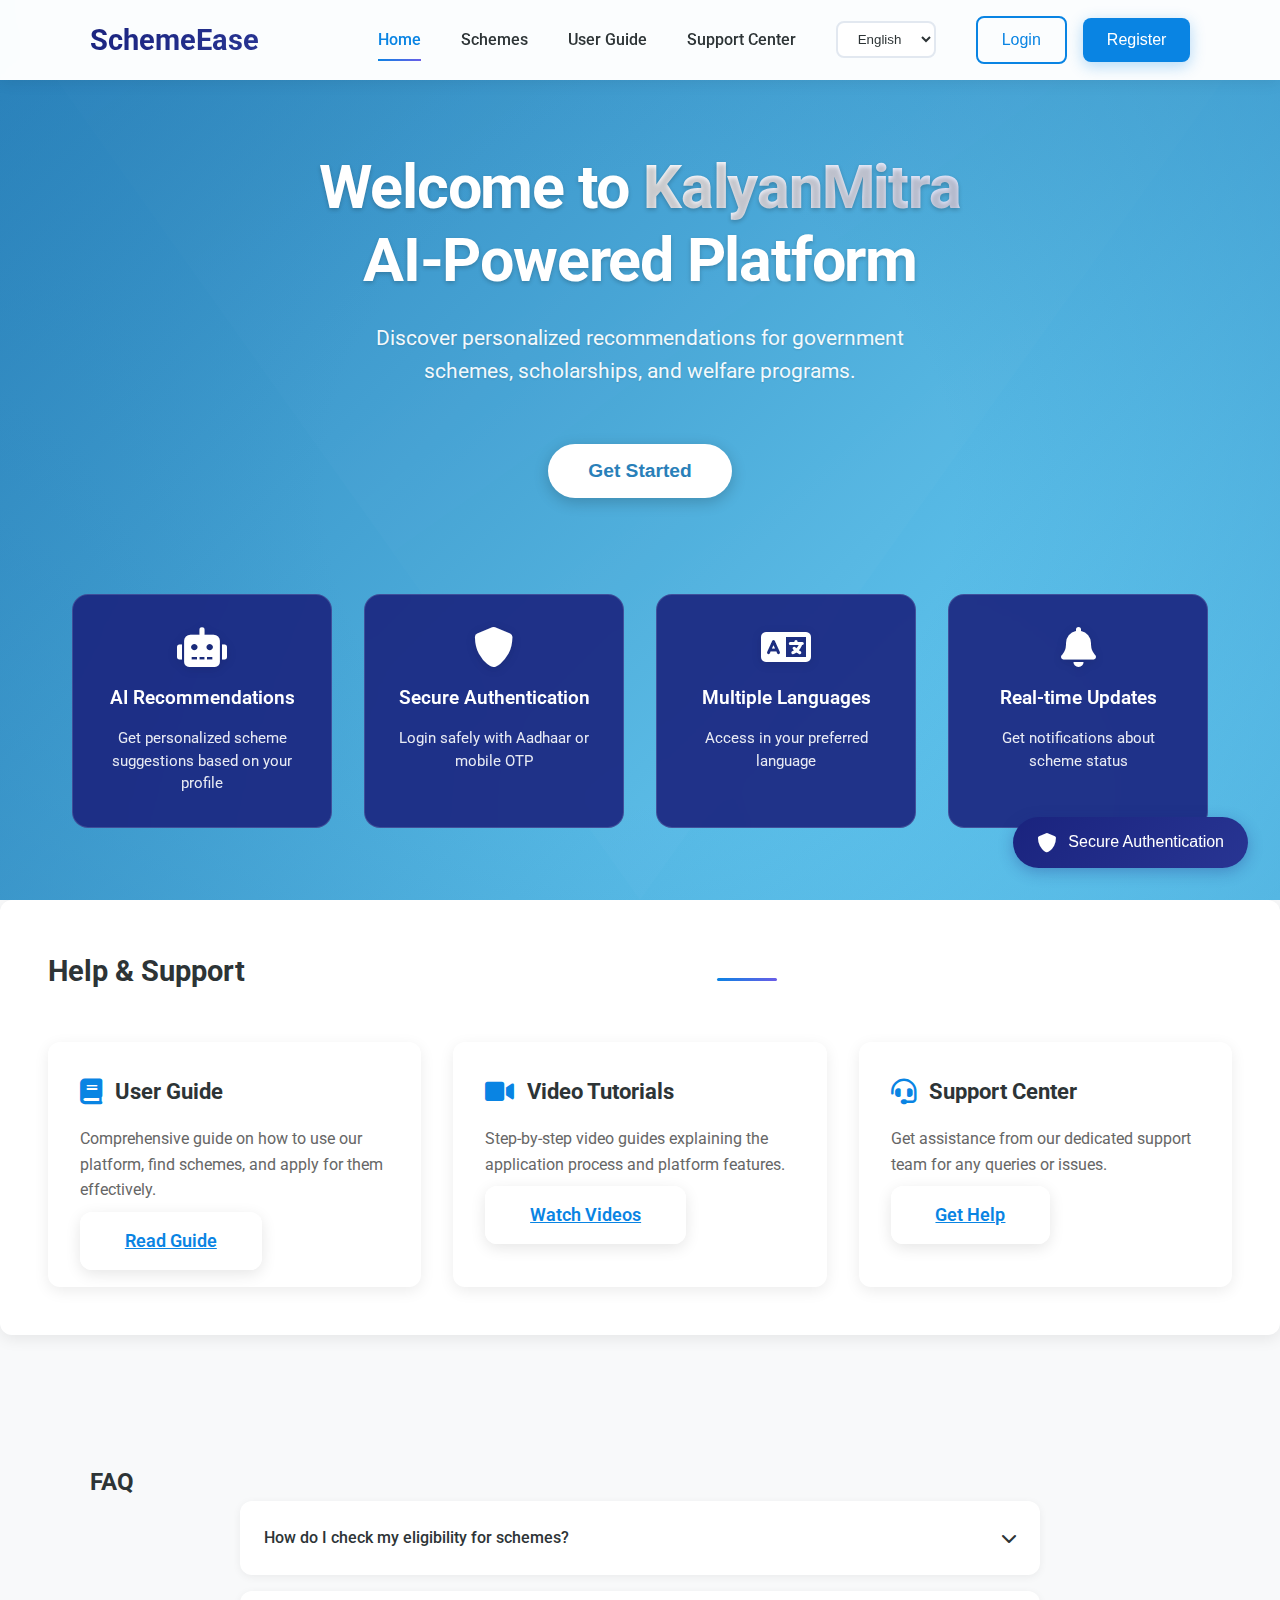
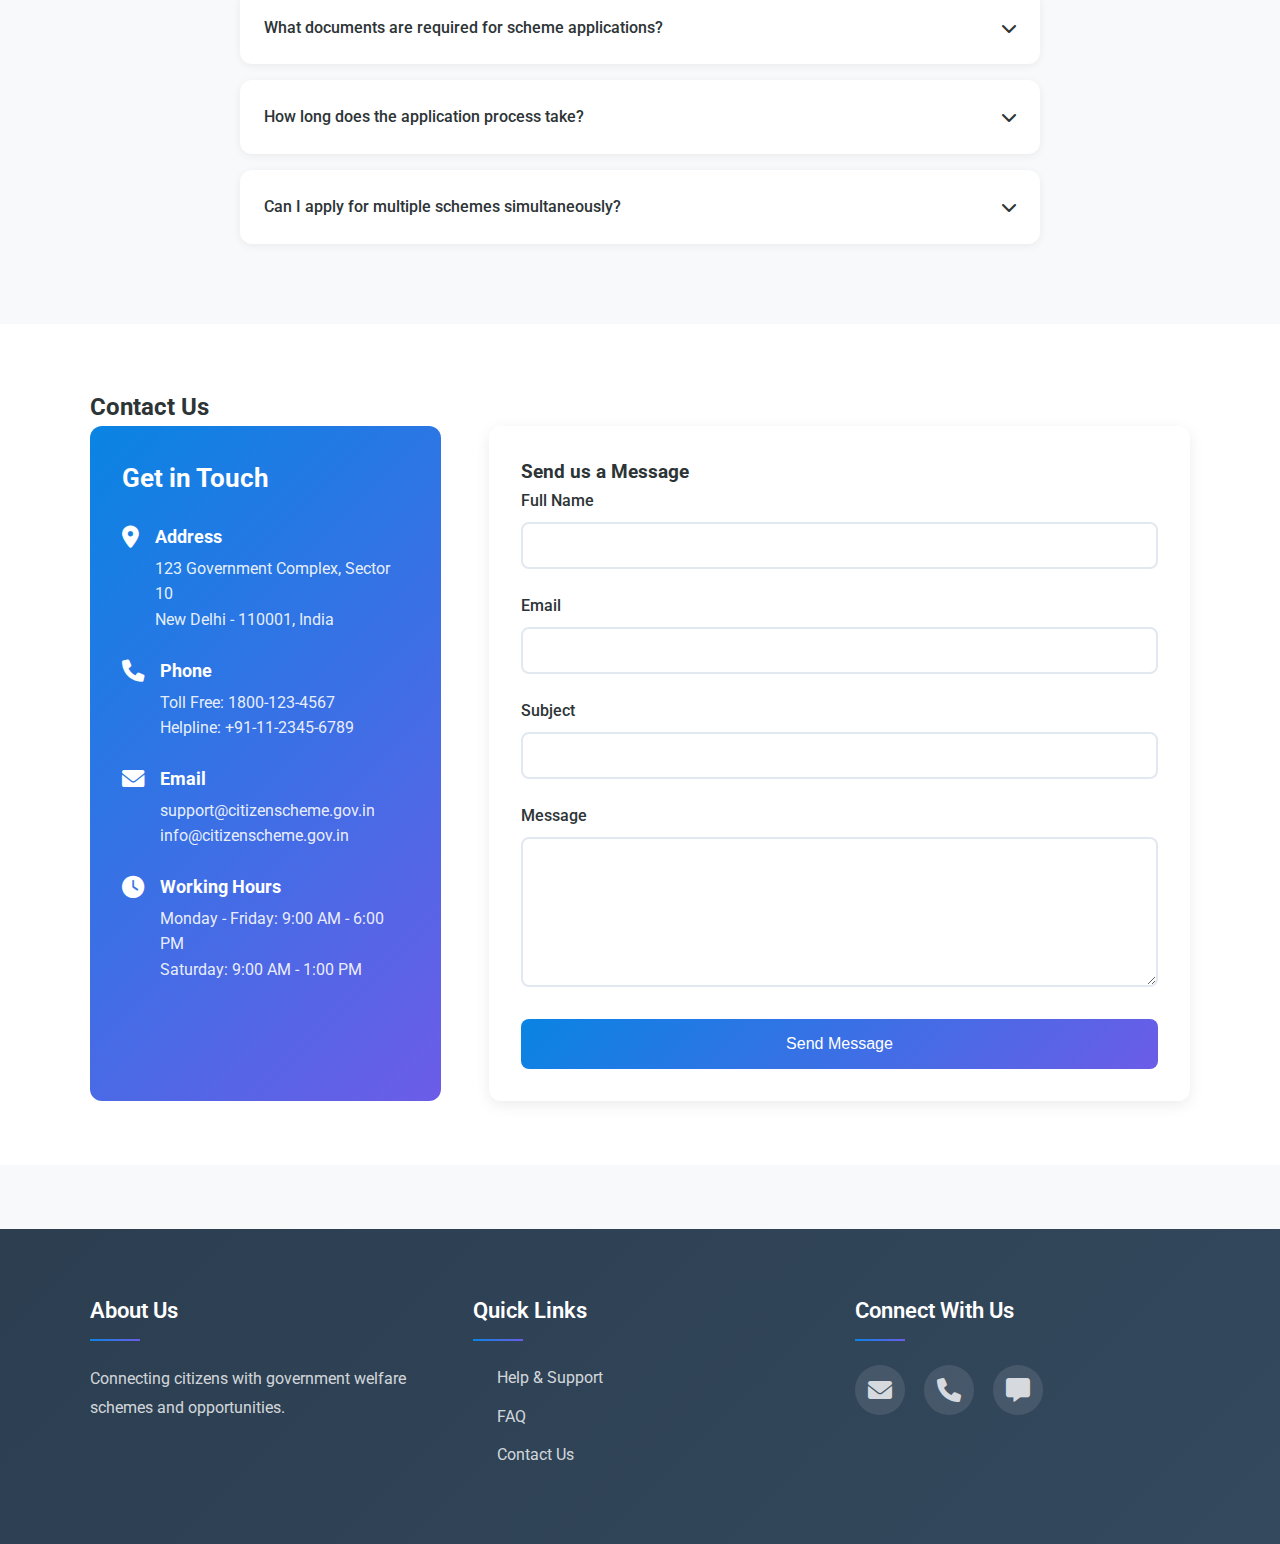
==== IDT/index.html @ acec3636 "Add files via upload" ====
<!DOCTYPE html>
<html lang="en">
<head>
    <meta charset="UTF-8">
    <meta name="viewport" content="width=device-width, initial-scale=1.0">
    <title>SchemeEase AI-Powered Platform</title>
    <link rel="stylesheet" href="styles.css">
    <link href="https://fonts.googleapis.com/css2?family=Roboto:wght@300;400;500;700&display=swap" rel="stylesheet">
    <link rel="stylesheet" href="https://cdnjs.cloudflare.com/ajax/libs/font-awesome/6.0.0/css/all.min.css">
</head>
<body>
    <!-- Header Section -->
    <header>
        <nav class="navbar">
            <div class="logo">
                <h1>SchemeEase</h1>
            </div>
            <div class="nav-links">
                <a href="#home" class="active" data-translate="home">Home</a>
                <a href="#schemes" onclick="toggleSchemes(event)" data-translate="schemes">Schemes</a>
                <a href="user-guide.html" data-translate="userGuide">User Guide</a>
                <a href="support-center.html" data-translate="supportCenter">Support Center</a>
                <a href="#profile" id="profile-link" class="hidden" data-translate="myProfile">My Profile</a>
                <a href="#notifications" class="hidden" data-translate="notifications">Notifications</a>
                <select id="language-selector">
                    <option value="en">English</option>
                    <option value="hi">हिंदी</option>
                    <option value="gu">ગુજરાતી</option>
                    <option value="te">తెలుగు</option>
                    <option value="ta">தமிழ்</option>
                </select>
                <div class="auth-buttons" id="auth-buttons">
                    <button onclick="showLoginModal()" class="login-btn" data-translate="login">Login</button>
                    <button onclick="showRegisterModal()" class="register-btn" data-translate="register">Register</button>
                </div>
                <div class="user-profile hidden" id="user-profile">
                    <img src="https://via.placeholder.com/32" alt="Profile" class="profile-pic">
                    <div class="dropdown-content">
                        <a href="#profile" data-translate="myProfile">My Profile</a>
                        <a href="#saved-schemes" data-translate="savedSchemes">Saved Schemes</a>
                        <a href="#applications" data-translate="myApplications">My Applications</a>
                        <a href="#settings" data-translate="settings">Settings</a>
                        <a href="#" onclick="logout()" data-translate="logout">Logout</a>
                    </div>
                </div>
            </div>
        </nav>
    </header>

    <!-- Login Modal -->
    <div id="login-modal" class="modal">
        <div class="modal-content auth-modal">
            <span class="close-button" onclick="closeModal('login-modal')">&times;</span>
            <h2>Login</h2>
            <form id="login-form" class="auth-form">
                <div class="form-group">
                    <label for="login-email">Email</label>
                    <input type="email" id="login-email" required>
                </div>
                <div class="form-group">
                    <label for="login-password">Password</label>
                    <input type="password" id="login-password" required>
                    <a href="#" class="forgot-password">Forgot Password?</a>
                </div>
                <button type="submit" class="submit-button">Login</button>
                <div class="auth-separator">
                    <span>OR</span>
                </div>
                <div class="social-login">
                    <button type="button" class="google-btn">
                        <i class="fab fa-google"></i> Continue with Google
                    </button>
                    <button type="button" class="facebook-btn">
                        <i class="fab fa-facebook-f"></i> Continue with Facebook
                    </button>
                </div>
            </form>
            <p class="auth-switch">
                Don't have an account? <a href="#" onclick="switchToRegister()">Register</a>
            </p>
        </div>
    </div>

    <!-- Secure Authentication Section -->
    <section id="secure-auth" class="secure-auth-section">
        <div class="container">
            <h2>Secure Authentication</h2>
            <p class="section-description">Choose your preferred secure authentication method</p>
            
            <div class="auth-methods">
                <div class="auth-method-card" onclick="selectAuthMethod('aadhaar')">
                    <i class="fas fa-id-card"></i>
                    <h3>Aadhaar Authentication</h3>
                    <p>Login securely using your Aadhaar number and biometric/OTP</p>
                    <div id="aadhaar-form" class="auth-method-form hidden">
                        <div class="form-group">
                            <label for="aadhaar-number">Aadhaar Number</label>
                            <input type="text" id="aadhaar-number" pattern="\d{12}" maxlength="12" placeholder="Enter 12-digit Aadhaar number">
                        </div>
                        <div class="verification-options">
                            <button type="button" class="verify-btn biometric">
                                <i class="fas fa-fingerprint"></i>
                                Verify with Biometric
                            </button>
                            <button type="button" class="verify-btn otp">
                                <i class="fas fa-key"></i>
                                Verify with OTP
                            </button>
                        </div>
                    </div>
                </div>
                
                <div class="auth-method-card" onclick="selectAuthMethod('mobile')">
                    <i class="fas fa-mobile-alt"></i>
                    <h3>Mobile OTP</h3>
                    <p>Login using OTP sent to your registered mobile number</p>
                    <div id="mobile-form" class="auth-method-form hidden">
                        <div class="form-group">
                            <label for="mobile-number">Mobile Number</label>
                            <div class="mobile-input">
                                <span class="country-code">+91</span>
                                <input type="tel" id="mobile-number" pattern="\d{10}" maxlength="10" placeholder="Enter mobile number">
                            </div>
                        </div>
                        <button type="button" class="submit-button send-otp">Send OTP</button>
                        <div class="otp-input-group hidden">
                            <label>Enter OTP</label>
                            <div class="otp-inputs">
                                <input type="text" maxlength="1" class="otp-input">
                                <input type="text" maxlength="1" class="otp-input">
                                <input type="text" maxlength="1" class="otp-input">
                                <input type="text" maxlength="1" class="otp-input">
                                <input type="text" maxlength="1" class="otp-input">
                                <input type="text" maxlength="1" class="otp-input">
                            </div>
                            <div class="otp-actions">
                                <button type="submit" class="submit-button verify-otp">Verify OTP</button>
                                <button type="button" class="resend-otp">Resend OTP</button>
                            </div>
                        </div>
                    </div>
                </div>
            </div>
        </div>
    </section>

    <!-- Registration Modal -->
    <div id="register-modal" class="modal">
        <div class="modal-content auth-modal">
            <span class="close-button" onclick="closeModal('register-modal')">&times;</span>
            <h2>Create Account</h2>
            <form id="register-form" class="auth-form">
                <div class="form-group">
                    <label for="register-name">Full Name</label>
                    <input type="text" id="register-name" required>
                </div>
                <div class="form-group">
                    <label for="register-email">Email</label>
                    <input type="email" id="register-email" required>
                </div>
                <div class="form-group">
                    <label for="register-password">Password</label>
                    <input type="password" id="register-password" required>
                    <div class="password-strength"></div>
                </div>
                <div class="form-group">
                    <label for="register-confirm-password">Confirm Password</label>
                    <input type="password" id="register-confirm-password" required>
                </div>
                <div class="form-group">
                    <label class="checkbox-label">
                        <input type="checkbox" required>
                        I agree to the <a href="#">Terms & Conditions</a> and <a href="#">Privacy Policy</a>
                    </label>
                </div>
                <button type="submit" class="submit-button">Create Account</button>
                <div class="auth-separator">
                    <span>OR</span>
                </div>
                <div class="social-login">
                    <button type="button" class="google-btn">
                        <i class="fab fa-google"></i> Continue with Google
                    </button>
                    <button type="button" class="facebook-btn">
                        <i class="fab fa-facebook-f"></i> Continue with Facebook
                    </button>
                </div>
                <p class="auth-switch">
                    Already have an account? <a href="#" onclick="switchToLogin()">Login</a>
                </p>
            </form>
        </div>
    </div>

    <!-- Hero Section -->
    <section class="hero" id="home">
        <div class="floating-elements">
            <div class="floating-element"></div>
            <div class="floating-element"></div>
            <div class="floating-element"></div>
            <div class="floating-element"></div>
            <div class="floating-element"></div>
            <div class="floating-element"></div>
            <div class="floating-element"></div>
            <div class="floating-element"></div>
        </div>
        <div class="hero-content">
            <div class="hero-text-wrapper">
                <h1 class="hero-title">Welcome to <span class="highlight">KalyanMitra</span><br>AI-Powered Platform</h1>
                <p class="hero-subtitle" data-translate="discover">Discover personalized recommendations for government schemes, scholarships, and welfare programs.</p>
                <button class="cta-button" onclick="showRegistration()" data-translate="getStarted">
                    <span>Get Started</span>
                </button>
            </div>
            <div class="hero-features">
                <div class="feature-item">
                    <i class="fas fa-robot"></i>
                    <h3>AI Recommendations</h3>
                    <p>Get personalized scheme suggestions based on your profile</p>
                </div>
                <div class="feature-item">
                    <i class="fas fa-shield-alt"></i>
                    <h3>Secure Authentication</h3>
                    <p>Login safely with Aadhaar or mobile OTP</p>
                </div>
                <div class="feature-item">
                    <i class="fas fa-language"></i>
                    <h3>Multiple Languages</h3>
                    <p>Access in your preferred language</p>
                </div>
                <div class="feature-item">
                    <i class="fas fa-bell"></i>
                    <h3>Real-time Updates</h3>
                    <p>Get notifications about scheme status</p>
                </div>
            </div>
        </div>
    </section>

    <!-- Registration Form -->
    <div id="registration-modal" class="modal">
        <div class="modal-content">
            <span class="close-button" onclick="closeModal('registration-modal')">&times;</span>
            <h2 data-translate="personalDetails">Personal Details</h2>
            <form id="user-details-form">
                <div class="form-group">
                    <label for="name" data-translate="fullName">Full Name</label>
                    <input type="text" id="name" required>
                </div>
                <div class="form-group">
                    <label for="age" data-translate="age">Age</label>
                    <input type="number" id="age" required>
                </div>
                <div class="form-group">
                    <label for="occupation" data-translate="occupation">Occupation</label>
                    <select id="occupation" required>
                        <option value="" data-translate="selectOccupation">Select Occupation</option>
                        <option value="student" data-translate="student">Student</option>
                        <option value="farmer" data-translate="farmer">Farmer</option>
                        <option value="employed" data-translate="employed">Employed</option>
                        <option value="unemployed" data-translate="unemployed">Unemployed</option>
                        <option value="senior" data-translate="seniorCitizen">Senior Citizen</option>
                    </select>
                </div>
                <div class="form-group">
                    <label for="income" data-translate="annualIncome">Annual Income</label>
                    <input type="number" id="income" required>
                </div>
                <div class="form-group">
                    <label for="region" data-translate="region">Region</label>
                    <select id="region" required>
                        <option value="" data-translate="selectRegion">Select Region</option>
                        <option value="urban" data-translate="urban">Urban</option>
                        <option value="rural" data-translate="rural">Rural</option>
                    </select>
                </div>
                <button type="submit" class="submit-button" data-translate="findSchemeButton">Find Schemes</button>
            </form>
        </div>
    </div>

    <!-- Schemes Dashboard -->
    <section id="schemes-dashboard" class="dashboard hidden">
        <div class="filters">
            <h3 data-translate="filterSchemes">Filter Schemes</h3>
            <div class="filter-options">
                <select id="category-filter">
                    <option value="all" data-translate="allCategories">All Categories</option>
                    <option value="education" data-translate="education">Education</option>
                    <option value="agriculture" data-translate="agriculture">Agriculture</option>
                    <option value="healthcare" data-translate="healthcare">Healthcare</option>
                    <option value="employment" data-translate="employment">Employment</option>
                    <option value="housing" data-translate="housing">Housing</option>
                    <option value="finance" data-translate="finance">Finance</option>
                </select>
                <input type="text" id="search-schemes" data-placeholder="searchSchemes" placeholder="Search schemes...">
            </div>
        </div>
        <div id="schemes-container"></div>
    </section>

    <!-- Help & Support Section -->
    <section id="help" class="support-section">
        <h2 data-translate="helpSupport">Help & Support</h2>
        <div class="support-grid">
            <div class="support-card">
                <h3><i class="fas fa-book"></i> User Guide</h3>
                <p>Comprehensive guide on how to use our platform, find schemes, and apply for them effectively.</p>
                <a href="user-guide.html" class="cta-button">Read Guide</a>
            </div>
            <div class="support-card">
                <h3><i class="fas fa-video"></i> Video Tutorials</h3>
                <p>Step-by-step video guides explaining the application process and platform features.</p>
                <a href="video-tutorials.html" class="cta-button">Watch Videos</a>
            </div>
            <div class="support-card">
                <h3><i class="fas fa-headset"></i> Support Center</h3>
                <p>Get assistance from our dedicated support team for any queries or issues.</p>
                <a href="support-center.html" class="cta-button">Get Help</a>
            </div>
        </div>
    </section>

    <!-- FAQ Section -->
    <section id="faq" class="faq-section">
        <h2 data-translate="faq">Frequently Asked Questions</h2>
        <div class="faq-container">
            <div class="faq-item">
                <div class="faq-question">
                    <span>How do I check my eligibility for schemes?</span>
                    <i class="fas fa-chevron-down"></i>
                </div>
                <div class="faq-answer">
                    <p>You can check your eligibility by filling out the personal details form on our platform. Our system will automatically match you with suitable schemes based on your profile information such as age, occupation, income, and region.</p>
                </div>
            </div>
            <div class="faq-item">
                <div class="faq-question">
                    <span>What documents are required for scheme applications?</span>
                    <i class="fas fa-chevron-down"></i>
                </div>
                <div class="faq-answer">
                    <p>Common required documents include proof of identity (Aadhaar/PAN), proof of address, income certificate, and occupation-related documents. Specific requirements vary by scheme and will be listed in the scheme details.</p>
                </div>
            </div>
            <div class="faq-item">
                <div class="faq-question">
                    <span>How long does the application process take?</span>
                    <i class="fas fa-chevron-down"></i>
                </div>
                <div class="faq-answer">
                    <p>Processing times vary by scheme. Typically, applications are processed within 15-30 working days. You can track your application status through your profile dashboard.</p>
                </div>
            </div>
            <div class="faq-item">
                <div class="faq-question">
                    <span>Can I apply for multiple schemes simultaneously?</span>
                    <i class="fas fa-chevron-down"></i>
                </div>
                <div class="faq-answer">
                    <p>Yes, you can apply for multiple schemes if you meet their eligibility criteria. However, some schemes may have restrictions on simultaneous applications, which will be mentioned in their terms and conditions.</p>
                </div>
            </div>
        </div>
    </section>

    <!-- Contact Us Section -->
    <section id="contact" class="contact-section">
        <h2 data-translate="contactUs">Contact Us</h2>
        <div class="contact-container">
            <div class="contact-info">
                <h3>Get in Touch</h3>
                <div class="contact-info-item">
                    <i class="fas fa-map-marker-alt"></i>
                    <div>
                        <h4>Address</h4>
                        <p>123 Government Complex, Sector 10<br>New Delhi - 110001, India</p>
                    </div>
                </div>
                <div class="contact-info-item">
                    <i class="fas fa-phone"></i>
                    <div>
                        <h4>Phone</h4>
                        <p>Toll Free: 1800-123-4567<br>Helpline: +91-11-2345-6789</p>
                    </div>
                </div>
                <div class="contact-info-item">
                    <i class="fas fa-envelope"></i>
                    <div>
                        <h4>Email</h4>
                        <p>support@citizenscheme.gov.in<br>info@citizenscheme.gov.in</p>
                    </div>
                </div>
                <div class="contact-info-item">
                    <i class="fas fa-clock"></i>
                    <div>
                        <h4>Working Hours</h4>
                        <p>Monday - Friday: 9:00 AM - 6:00 PM<br>Saturday: 9:00 AM - 1:00 PM</p>
                    </div>
                </div>
            </div>
            <div class="contact-form">
                <h3>Send us a Message</h3>
                <form id="contact-form">
                    <div class="form-group">
                        <label for="contact-name">Full Name</label>
                        <input type="text" id="contact-name" required>
                    </div>
                    <div class="form-group">
                        <label for="contact-email">Email</label>
                        <input type="email" id="contact-email" required>
                    </div>
                    <div class="form-group">
                        <label for="contact-subject">Subject</label>
                        <input type="text" id="contact-subject" required>
                    </div>
                    <div class="form-group">
                        <label for="contact-message">Message</label>
                        <textarea id="contact-message" required></textarea>
                    </div>
                    <button type="submit">Send Message</button>
                </form>
            </div>
        </div>
    </section>

    <!-- Footer -->
    <footer>
        <div class="footer-content">
            <div class="footer-section">
                <h3 data-translate="aboutUs">About Us</h3>
                <p data-translate="aboutUsText">Connecting citizens with government welfare schemes and opportunities.</p>
            </div>
            <div class="footer-section">
                <h3 data-translate="quickLinks">Quick Links</h3>
                <a href="#help" data-translate="helpSupport">Help & Support</a>
                <a href="#faq" data-translate="faq">FAQ</a>
                <a href="#contact" data-translate="contactUs">Contact Us</a>
            </div>
            <div class="footer-section">
                <h3 data-translate="connectWithUs">Connect With Us</h3>
                <div class="social-links">
                    <a href="mailto:support@citizenscheme.gov.in" target="_blank" rel="noopener noreferrer" aria-label="Email us">
                        <i class="fas fa-envelope"></i>
                    </a>
                    <a href="tel:1800-123-4567" target="_blank" rel="noopener noreferrer" aria-label="Call us">
                        <i class="fas fa-phone"></i>
                    </a>
                    <a href="#contact" aria-label="Contact form">
                        <i class="fas fa-message"></i>
                    </a>
                </div>
            </div>
        </div>
    </footer>

    <!-- Floating Secure Auth Button -->
    <button id="secure-auth-btn" class="floating-auth-btn" onclick="toggleSecureAuth()">
        <i class="fas fa-shield-alt"></i>
        <span>Secure Authentication</span>
    </button>

    <script src="script.js"></script>
</body>
</html>
---- IDT/styles.css ----
/* Reset and Base Styles */
* {
    margin: 0;
    padding: 0;
    box-sizing: border-box;
}

body {
    font-family: 'Roboto', sans-serif;
    line-height: 1.6;
    color: #2d3436;
    background-color: #f8f9fa;
}

/* Navbar Styles */
.navbar {
    background-color: rgba(255, 255, 255, 0.98);
    padding: 1rem 7%;
    display: flex;
    justify-content: space-between;
    align-items: center;
    box-shadow: 0 2px 15px rgba(0,0,0,0.08);
    position: fixed;
    width: 100%;
    top: 0;
    z-index: 1000;
    backdrop-filter: blur(10px);
}

.logo h1 {
    color: #2d3436;
    font-size: 1.8rem;
    font-weight: 700;
    background: linear-gradient(135deg, #1a237e, #283593);
    -webkit-background-clip: text;
    background-clip: text;
    -webkit-text-fill-color: transparent;
}

.nav-links {
    display: flex;
    gap: 2.5rem;
    align-items: center;
}

.nav-links a {
    text-decoration: none;
    color: #2d3436;
    font-weight: 500;
    position: relative;
    padding: 0.5rem 0;
    transition: color 0.3s ease;
}

.nav-links a::after {
    content: '';
    position: absolute;
    width: 0;
    height: 2px;
    bottom: 0;
    left: 0;
    background: linear-gradient(135deg, #0984e3, #6c5ce7);
    transition: width 0.3s ease;
}

.nav-links a:hover::after,
.nav-links a.active::after {
    width: 100%;
}

.nav-links a:hover,
.nav-links a.active {
    color: #0984e3;
}

#language-selector {
    padding: 0.5rem 1rem;
    border: 2px solid #e2e8f0;
    border-radius: 8px;
    background-color: #fff;
    color: #2d3436;
    font-weight: 500;
    cursor: pointer;
    transition: all 0.3s ease;
}

#language-selector:hover {
    border-color: #0984e3;
}

/* Enhanced Hero Section */
.hero {
    position: relative;
    min-height: 100vh;
    display: flex;
    align-items: center;
    justify-content: center;
    text-align: center;
    background: linear-gradient(135deg, #2980b9, #6dd5fa);
    overflow: hidden;
    padding-top: 80px;
}

.hero::before {
    content: '';
    position: absolute;
    top: 0;
    left: 0;
    right: 0;
    bottom: 0;
    background: url('[data-uri]');
    opacity: 0.1;
    animation: wave 20s linear infinite;
}

.hero::after {
    content: '';
    position: absolute;
    width: 200%;
    height: 200%;
    background: radial-gradient(circle, transparent 20%, #2980b9 100%);
    animation: ripple 15s ease-in-out infinite;
}

@keyframes wave {
    0% { transform: translateX(0) translateY(0) rotate(0); }
    100% { transform: translateX(-50%) translateY(-50%) rotate(360deg); }
}

@keyframes ripple {
    0% { transform: translate(-50%, -50%) scale(0.8); opacity: 0; }
    50% { transform: translate(-50%, -50%) scale(1.2); opacity: 0.3; }
    100% { transform: translate(-50%, -50%) scale(0.8); opacity: 0; }
}

.hero-content {
    position: relative;
    z-index: 1;
    max-width: 1200px;
    padding: 2rem;
    animation: fadeInUp 1s ease-out;
    display: flex;
    flex-direction: column;
    gap: 4rem;
}

.hero-text-wrapper {
    text-align: center;
    max-width: 800px;
    margin: 0 auto;
}

.hero-title {
    font-size: 3.8rem;
    color: #fff;
    margin-bottom: 1.5rem;
    text-shadow: 0 2px 4px rgba(0,0,0,0.2);
    line-height: 1.2;
    letter-spacing: -0.02em;
}

.hero-title .highlight {
    background: linear-gradient(120deg, #fff 0%, #e0e7ff 100%);
    -webkit-background-clip: text;
    -webkit-text-fill-color: transparent;
    background-clip: text;
    font-weight: 800;
    display: inline-block;
    position: relative;
}

.hero-subtitle {
    font-size: 1.3rem;
    color: rgba(255,255,255,0.95);
    margin-bottom: 2.5rem;
    text-shadow: 0 1px 2px rgba(0,0,0,0.1);
    max-width: 600px;
    margin-left: auto;
    margin-right: auto;
    line-height: 1.6;
}

.hero-features {
    display: grid;
    grid-template-columns: repeat(4, 1fr);
    gap: 2rem;
    margin-top: 2rem;
}

.feature-item {
    background: rgba(26, 35, 126, 0.9);
    backdrop-filter: blur(10px);
    padding: 2rem;
    border-radius: 16px;
    border: 1px solid rgba(255, 255, 255, 0.15);
    transition: all 0.3s ease;
}

.feature-item:hover {
    transform: translateY(-5px);
    background: rgba(40, 53, 147, 0.95);
    box-shadow: 0 8px 25px rgba(13, 22, 66, 0.3);
}

.feature-item i {
    font-size: 2.5rem;
    color: #fff;
    margin-bottom: 1rem;
    display: inline-block;
    text-shadow: 0 2px 10px rgba(13, 22, 66, 0.2);
}

.feature-item h3 {
    color: #fff;
    font-size: 1.2rem;
    margin-bottom: 0.8rem;
    font-weight: 600;
}

.feature-item p {
    color: rgba(255, 255, 255, 0.9);
    font-size: 0.95rem;
    line-height: 1.5;
}

.hero .cta-button {
    font-size: 1.2rem;
    padding: 1rem 2.5rem;
    border-radius: 50px;
    background: #fff;
    color: #2980b9;
    border: none;
    cursor: pointer;
    transition: all 0.3s ease;
    box-shadow: 0 4px 15px rgba(0,0,0,0.2);
    position: relative;
    overflow: hidden;
    margin-top: 1rem;
}

.hero .cta-button:hover {
    transform: translateY(-3px);
    box-shadow: 0 6px 20px rgba(0,0,0,0.3);
    background: #2980b9;
    color: #fff;
}

@media (max-width: 1024px) {
    .hero-features {
        grid-template-columns: repeat(2, 1fr);
    }
}

@media (max-width: 768px) {
    .hero-title {
        font-size: 2.5rem;
    }
    
    .logo h1 {
        font-size: 1.5rem;
    }
    
    .hero-subtitle {
        font-size: 1.1rem;
        padding: 0 1rem;
    }
    
    .hero-features {
        grid-template-columns: 1fr;
        gap: 1rem;
    }
    
    .feature-item {
        padding: 1.5rem;
    }
    
    .hero .cta-button {
        font-size: 1rem;
        padding: 0.8rem 2rem;
    }
}

/* Floating Elements Animation */
.floating-elements {
    position: absolute;
    top: 0;
    left: 0;
    width: 100%;
    height: 100%;
    overflow: hidden;
    pointer-events: none;
}

.floating-element {
    position: absolute;
    width: 20px;
    height: 20px;
    background: rgba(255, 255, 255, 0.1);
    animation: float 15s infinite linear;
}

.floating-element:nth-child(1) { left: 10%; animation-delay: 0s; }
.floating-element:nth-child(2) { left: 20%; animation-delay: 2s; }
.floating-element:nth-child(3) { left: 30%; animation-delay: 4s; }
.floating-element:nth-child(4) { left: 40%; animation-delay: 6s; }
.floating-element:nth-child(5) { left: 50%; animation-delay: 8s; }
.floating-element:nth-child(6) { left: 60%; animation-delay: 10s; }
.floating-element:nth-child(7) { left: 70%; animation-delay: 12s; }
.floating-element:nth-child(8) { left: 80%; animation-delay: 14s; }

@keyframes float {
    0% {
        transform: translateY(-100%) rotate(0deg);
        opacity: 1;
    }
    100% {
        transform: translateY(1000%) rotate(360deg);
        opacity: 0;
    }
}

/* Buttons */
.cta-button, .submit-button {
    padding: 1.2rem 2.8rem;
    font-size: 1.1rem;
    font-weight: 600;
    background: #fff;
    color: #0984e3;
    border: none;
    border-radius: 12px;
    cursor: pointer;
    transition: all 0.3s ease;
    box-shadow: 0 4px 15px rgba(0,0,0,0.1);
    position: relative;
    overflow: hidden;
    animation: fadeInUp 1s ease 0.4s backwards;
}

.cta-button:hover, .submit-button:hover {
    transform: translateY(-2px);
    box-shadow: 0 6px 20px rgba(0,0,0,0.15);
}

.cta-button:active, .submit-button:active {
    transform: translateY(0);
}

/* Modal */
.modal {
    display: none;
    position: fixed;
    top: 0;
    left: 0;
    width: 100%;
    height: 100%;
    background-color: rgba(0,0,0,0.5);
    z-index: 1001;
}

.modal-content {
    background-color: #fff;
    max-width: 600px;
    margin: 2rem auto;
    padding: 2rem;
    border-radius: 8px;
    box-shadow: 0 4px 6px rgba(0,0,0,0.1);
}

/* Form Styles */
.form-group {
    margin-bottom: 1.5rem;
}

.form-group label {
    display: block;
    margin-bottom: 0.5rem;
    font-weight: 500;
}

.form-group input,
.form-group select {
    width: 100%;
    padding: 0.8rem;
    border: 1px solid #ddd;
    border-radius: 4px;
    font-size: 1rem;
}

/* Dashboard */
.dashboard {
    padding: 6rem 7% 4rem;
    background: #fff;
}

.filters {
    background: #f8f9fa;
    padding: 2rem;
    border-radius: 12px;
    margin-bottom: 2rem;
    box-shadow: 0 2px 15px rgba(0,0,0,0.08);
}

.filters h3 {
    font-size: 1.8rem;
    color: #2d3436;
    margin-bottom: 1.5rem;
    font-weight: 600;
}

.filter-options {
    display: flex;
    gap: 1.5rem;
    margin-top: 1.5rem;
}

.filter-options select,
.filter-options input {
    padding: 1rem;
    border: 2px solid #e2e8f0;
    border-radius: 8px;
    font-size: 1rem;
    flex: 1;
    transition: all 0.3s ease;
}

.filter-options select:focus,
.filter-options input:focus {
    border-color: #1a237e;
    outline: none;
    box-shadow: 0 0 0 3px rgba(26, 35, 126, 0.1);
}

#schemes-container {
    display: flex;
    flex-wrap: wrap;
    gap: 2rem;
    padding: 2rem 0;
}

.scheme-card {
    flex: 1;
    min-width: 300px;
    max-width: calc(33.333% - 1.34rem);
    background: #fff;
    border-radius: 12px;
    padding: 1.5rem;
    box-shadow: 0 2px 15px rgba(0,0,0,0.08);
    transition: all 0.3s ease;
    display: flex;
    flex-direction: column;
}

.scheme-card:hover {
    transform: translateY(-5px);
    box-shadow: 0 8px 25px rgba(0,0,0,0.1);
}

.scheme-card .scheme-header {
    margin-bottom: 1rem;
}

.scheme-card .scheme-title {
    font-size: 1.2rem;
    color: #2d3436;
    margin-bottom: 0.5rem;
    font-weight: 600;
}

.scheme-card .scheme-category {
    display: inline-block;
    padding: 0.3rem 0.8rem;
    border-radius: 50px;
    font-size: 0.85rem;
    font-weight: 500;
    margin-bottom: 1rem;
}

.scheme-card .scheme-description {
    color: #636e72;
    font-size: 0.95rem;
    line-height: 1.5;
    margin-bottom: 1.5rem;
    flex-grow: 1;
}

.scheme-card .scheme-footer {
    margin-top: auto;
    display: flex;
    justify-content: space-between;
    align-items: center;
}

@media (max-width: 1200px) {
    .scheme-card {
        max-width: calc(50% - 1rem);
    }
}

@media (max-width: 768px) {
    .scheme-card {
        max-width: 100%;
    }
    
    #schemes-container {
        gap: 1.5rem;
    }
}

@media (max-width: 768px) {
    .dashboard {
        padding: 4rem 5%;
    }

    .filters {
        padding: 1.5rem;
    }

    .filter-options {
        flex-direction: column;
        gap: 1rem;
    }

    .filters h3 {
        font-size: 1.5rem;
    }
}

/* Footer */
footer {
    background: linear-gradient(135deg, #2c3e50, #34495e);
    color: #fff;
    padding: 4rem 7%;
    margin-top: 4rem;
}

.footer-content {
    display: grid;
    grid-template-columns: repeat(auto-fit, minmax(250px, 1fr));
    gap: 3rem;
    max-width: 1200px;
    margin: 0 auto;
}

.footer-section h3 {
    margin-bottom: 1.5rem;
    font-size: 1.4rem;
    font-weight: 600;
    color: #fff;
    position: relative;
    padding-bottom: 0.8rem;
}

.footer-section h3::after {
    content: '';
    position: absolute;
    left: 0;
    bottom: 0;
    width: 50px;
    height: 2px;
    background: linear-gradient(135deg, #0984e3, #6c5ce7);
}

.footer-section p {
    color: rgba(255, 255, 255, 0.8);
    line-height: 1.8;
}

.footer-section a {
    color: rgba(255, 255, 255, 0.8);
    text-decoration: none;
    display: block;
    margin-bottom: 0.8rem;
    transition: all 0.3s ease;
    position: relative;
    padding-left: 1.5rem;
}

.footer-section a::before {
    content: '→';
    position: absolute;
    left: 0;
    opacity: 0;
    transition: all 0.3s ease;
}

.footer-section a:hover {
    color: #fff;
    padding-left: 2rem;
}

.footer-section a:hover::before {
    opacity: 1;
}

.social-links {
    display: flex;
    gap: 1.2rem;
    margin-top: 1.5rem;
}

.social-links a {
    font-size: 1.5rem;
    color: rgba(255, 255, 255, 0.8);
    text-decoration: none;
    padding: 0.8rem;
    border-radius: 50%;
    background: rgba(255, 255, 255, 0.1);
    display: flex;
    align-items: center;
    justify-content: center;
    transition: all 0.3s ease;
    margin: 0;
}

.social-links a:hover {
    color: #fff;
    background: linear-gradient(135deg, #0984e3, #6c5ce7);
    transform: translateY(-3px);
    padding-left: 0.8rem;
}

.social-links a::before {
    display: none;
}

@media (max-width: 768px) {
    footer {
        padding: 3rem 5%;
    }

    .footer-content {
        gap: 2rem;
    }

    .footer-section {
        text-align: center;
    }

    .footer-section h3::after {
        left: 50%;
        transform: translateX(-50%);
    }

    .footer-section a {
        padding-left: 0;
    }

    .footer-section a:hover {
        padding-left: 0;
    }

    .footer-section a::before {
        display: none;
    }

    .social-links {
        justify-content: center;
    }
}

/* Utility Classes */
.hidden {
    display: none;
}

/* Responsive Design */
@media (max-width: 768px) {
    .navbar {
        flex-direction: column;
        padding: 1rem;
    }

    .nav-links {
        margin-top: 1rem;
        flex-wrap: wrap;
        justify-content: center;
    }

    .hero-content h1 {
        font-size: 2rem;
    }

    .modal-content {
        margin: 1rem;
    }

    .filter-options {
        flex-direction: column;
    }
}

/* Accessibility */
@media (prefers-reduced-motion: reduce) {
    * {
        animation: none !important;
        transition: none !important;
    }
}

/* Scheme Cards */
.scheme-card {
    background: #fff;
    border-radius: 12px;
    overflow: hidden;
    transition: transform 0.3s ease, box-shadow 0.3s ease;
    box-shadow: 0 2px 4px rgba(0,0,0,0.1);
    border: 1px solid #f0f2f5;
    position: relative;
}

.scheme-card:hover {
    transform: translateY(-5px);
    box-shadow: 0 4px 12px rgba(0,0,0,0.15);
}

.scheme-card-inner {
    padding: 1.5rem;
}

.scheme-title {
    color: #2c3e50;
    font-size: 1.4rem;
    margin-bottom: 1rem;
    font-weight: 600;
}

.scheme-description {
    color: #555;
    margin-bottom: 1.5rem;
    line-height: 1.6;
}

.scheme-details {
    margin: 1.5rem 0;
}

.scheme-info {
    margin-bottom: 0.8rem;
    display: flex;
    flex-wrap: wrap;
    gap: 0.5rem;
}

.info-label {
    font-weight: 600;
    color: #2c3e50;
    min-width: 100px;
}

.info-value {
    color: #555;
    flex: 1;
}

.scheme-actions {
    display: flex;
    gap: 1rem;
    margin-top: 1.5rem;
}

/* Buttons */
.apply-button, .details-button, .download-button {
    padding: 0.8rem 1.5rem;
    border-radius: 6px;
    font-weight: 500;
    text-align: center;
    cursor: pointer;
    transition: all 0.3s ease;
    text-transform: uppercase;
    font-size: 0.9rem;
    letter-spacing: 0.5px;
    border: none;
    flex: 1;
}

.apply-button {
    background-color: #e74c3c;
    color: #fff;
    text-decoration: none;
}

.apply-button:hover {
    background-color: #c0392b;
    transform: translateY(-2px);
}

.details-button {
    background-color: #3498db;
    color: #fff;
}

.details-button:hover {
    background-color: #2980b9;
    transform: translateY(-2px);
}

.download-button {
    background-color: #2ecc71;
    color: #fff;
}

.download-button:hover {
    background-color: #27ae60;
    transform: translateY(-2px);
}

/* Scheme Details Modal */
.scheme-details-modal .modal-content {
    max-width: 800px;
    max-height: 90vh;
    overflow-y: auto;
}

.scheme-details-modal h2 {
    color: #2c3e50;
    margin-bottom: 1.5rem;
    font-size: 1.8rem;
}

.scheme-details-modal h3 {
    color: #34495e;
    margin: 1.5rem 0 0.8rem;
    font-size: 1.2rem;
}

.scheme-full-details {
    color: #555;
    line-height: 1.8;
}

.close-button {
    position: absolute;
    right: 1.5rem;
    top: 1.5rem;
    font-size: 1.8rem;
    color: #e74c3c;
    cursor: pointer;
    transition: color 0.3s ease, transform 0.2s ease;
    width: 24px;
    height: 24px;
    display: flex;
    align-items: center;
    justify-content: center;
    border-radius: 50%;
}

.close-button:hover {
    color: #c0392b;
    transform: scale(1.1);
}

.modal-actions {
    display: flex;
    gap: 1rem;
    margin-top: 2rem;
}

/* Active States for Buttons */
.apply-button:active,
.details-button:active,
.download-button:active {
    transform: translateY(1px);
    opacity: 0.9;
}

/* Focus States for Accessibility */
.apply-button:focus,
.details-button:focus,
.download-button:focus {
    outline: 3px solid rgba(52, 152, 219, 0.5);
    outline-offset: 2px;
}

/* Loading State for Buttons */
.button-loading {
    position: relative;
    pointer-events: none;
    opacity: 0.8;
}

.button-loading::after {
    content: "";
    position: absolute;
    width: 20px;
    height: 20px;
    top: 50%;
    left: 50%;
    margin: -10px 0 0 -10px;
    border: 2px solid rgba(255,255,255,0.3);
    border-radius: 50%;
    border-top-color: #fff;
    animation: button-loading-spinner 0.8s linear infinite;
}

@keyframes button-loading-spinner {
    to {
        transform: rotate(360deg);
    }
}

/* Responsive Adjustments */
@media (max-width: 768px) {
    .scheme-actions {
        flex-direction: column;
    }

    .apply-button,
    .details-button,
    .download-button {
        width: 100%;
        padding: 1rem;
    }

    .scheme-info {
        flex-direction: column;
        gap: 0.3rem;
    }

    .info-label {
        min-width: auto;
    }

    .modal-actions {
        flex-direction: column;
    }

    .scheme-details-modal .modal-content {
        margin: 1rem;
        padding: 1.5rem;
    }
}

/* Touch Device Optimizations */
@media (hover: none) {
    .scheme-card:hover {
        transform: none;
    }

    .apply-button:hover,
    .details-button:hover,
    .download-button:hover {
        transform: none;
    }
}

/* Category Sections */
.category-section {
    margin-bottom: 3rem;
    background: #fff;
    border-radius: 12px;
    padding: 2rem;
    box-shadow: 0 2px 4px rgba(0,0,0,0.1);
    transition: all 0.3s ease;
}

.category-section.collapsed {
    margin-bottom: 1rem;
}

.category-header {
    display: flex;
    justify-content: space-between;
    align-items: center;
    margin-bottom: 2rem;
    padding-bottom: 1rem;
    border-bottom: 2px solid #f0f2f5;
    cursor: pointer;
}

.category-header-content {
    display: flex;
    align-items: center;
    gap: 1rem;
}

.category-title {
    color: #2c3e50;
    font-size: 1.8rem;
    font-weight: 600;
    margin: 0;
}

.category-count {
    background: #f0f2f5;
    padding: 0.5rem 1rem;
    border-radius: 20px;
    color: #666;
    font-size: 0.9rem;
    font-weight: 500;
}

.category-toggle {
    background: none;
    border: none;
    color: #666;
    cursor: pointer;
    font-size: 1.2rem;
    padding: 0.5rem;
    transition: transform 0.3s ease;
}

.category-toggle:hover {
    color: #333;
}

.category-schemes {
    display: grid;
    grid-template-columns: repeat(auto-fill, minmax(300px, 1fr));
    gap: 2rem;
    transition: all 0.3s ease;
}

/* Scheme Cards */
.scheme-card {
    background: #fff;
    border-radius: 12px;
    overflow: hidden;
    transition: all 0.3s ease;
    box-shadow: 0 2px 4px rgba(0,0,0,0.1);
    border: 1px solid #f0f2f5;
    position: relative;
}

.scheme-card:hover {
    transform: translateY(-5px);
    box-shadow: 0 8px 16px rgba(0,0,0,0.1);
}

.scheme-category-tag {
    position: absolute;
    top: 1rem;
    right: 1rem;
    padding: 0.4rem 0.8rem;
    border-radius: 15px;
    font-size: 0.8rem;
    font-weight: 500;
    text-transform: uppercase;
    letter-spacing: 0.5px;
    color: #fff;
}

/* Button Styles */
.apply-button, .details-button {
    padding: 0.8rem 1.5rem;
    border-radius: 6px;
    font-weight: 500;
    text-align: center;
    cursor: pointer;
    transition: all 0.3s ease;
    text-transform: uppercase;
    font-size: 0.9rem;
    letter-spacing: 0.5px;
    border: none;
    flex: 1;
    position: relative;
    overflow: hidden;
}

.apply-button::before, .details-button::before {
    content: '';
    position: absolute;
    top: 50%;
    left: 50%;
    width: 0;
    height: 0;
    background: rgba(255,255,255,0.2);
    border-radius: 50%;
    transform: translate(-50%, -50%);
    transition: width 0.6s ease, height 0.6s ease;
}

.apply-button:hover::before, .details-button:hover::before {
    width: 300%;
    height: 300%;
}

.apply-button:active::before, .details-button:active::before {
    background: rgba(255,255,255,0.3);
}

/* Category-specific button colors */
.apply-button[data-category="education"] { background-color: #3498db; }
.apply-button[data-category="agriculture"] { background-color: #27ae60; }
.apply-button[data-category="healthcare"] { background-color: #e74c3c; }
.apply-button[data-category="employment"] { background-color: #f39c12; }
.apply-button[data-category="housing"] { background-color: #9b59b6; }
.apply-button[data-category="finance"] { background-color: #34495e; }

.details-button[data-category="education"] { background-color: #2980b9; }
.details-button[data-category="agriculture"] { background-color: #219a52; }
.details-button[data-category="healthcare"] { background-color: #c0392b; }
.details-button[data-category="employment"] { background-color: #d35400; }
.details-button[data-category="housing"] { background-color: #8e44ad; }
.details-button[data-category="finance"] { background-color: #2c3e50; }

/* Animation for category toggle */
.category-section .category-schemes {
    max-height: 2000px;
    opacity: 1;
    transition: max-height 0.5s ease, opacity 0.3s ease;
}

.category-section.collapsed .category-schemes {
    max-height: 0;
    opacity: 0;
    overflow: hidden;
}

/* Responsive Adjustments */
@media (max-width: 768px) {
    .category-section {
        padding: 1.5rem;
    }

    .category-header {
        flex-direction: row;
        gap: 1rem;
    }

    .category-header-content {
        flex-direction: column;
        align-items: flex-start;
    }

    .category-count {
        margin-top: 0.5rem;
    }

    .category-schemes {
        grid-template-columns: 1fr;
    }

    .scheme-actions {
        flex-direction: column;
        gap: 0.8rem;
    }

    .apply-button, .details-button {
        width: 100%;
    }
}

/* Loading States */
.button-loading {
    position: relative;
    pointer-events: none;
}

.button-loading::after {
    content: '';
    position: absolute;
    width: 20px;
    height: 20px;
    top: 50%;
    left: 50%;
    margin: -10px 0 0 -10px;
    border: 2px solid rgba(255,255,255,0.3);
    border-radius: 50%;
    border-top-color: #fff;
    animation: button-loading-spinner 0.8s linear infinite;
}

@keyframes button-loading-spinner {
    to {
        transform: rotate(360deg);
    }
}

/* Animation for Category Sections */
.category-section {
    animation: fadeInUp 0.5s ease-out forwards;
    opacity: 0;
}

@keyframes fadeInUp {
    from {
        opacity: 0;
        transform: translateY(20px);
    }
    to {
        opacity: 1;
        transform: translateY(0);
    }
}

/* Category Header Sticky on Scroll */
.category-header {
    position: sticky;
    top: 0;
    background: #fff;
    z-index: 1;
    padding-top: 1rem;
}

/* Authentication Styles */
.auth-buttons {
    display: flex;
    gap: 1rem;
    align-items: center;
}

.login-btn, .register-btn {
    padding: 0.8rem 1.5rem;
    font-size: 1rem;
    font-weight: 500;
    border-radius: 8px;
    cursor: pointer;
    transition: all 0.3s ease;
}

.login-btn {
    background-color: transparent;
    color: #0984e3;
    border: 2px solid #0984e3;
}

.login-btn:hover {
    background-color: rgba(9, 132, 227, 0.1);
}

.register-btn {
    background-color: #0984e3;
    color: #fff;
    border: none;
    box-shadow: 0 4px 15px rgba(9, 132, 227, 0.3);
}

.register-btn:hover {
    background-color: #0773c5;
    transform: translateY(-2px);
}

/* Auth Modal Styles */
.auth-modal {
    max-width: 400px;
    padding: 2rem;
}

.auth-form {
    display: flex;
    flex-direction: column;
    gap: 1.5rem;
}

.auth-form .form-group {
    margin-bottom: 0;
}

.auth-form input[type="email"],
.auth-form input[type="password"],
.auth-form input[type="text"] {
    width: 100%;
    padding: 0.8rem;
    border: 1px solid #ddd;
    border-radius: 4px;
    font-size: 1rem;
    transition: border-color 0.3s ease;
}

.auth-form input:focus {
    border-color: #3498db;
    outline: none;
    box-shadow: 0 0 0 2px rgba(52, 152, 219, 0.2);
}

.forgot-password {
    display: block;
    text-align: right;
    color: #666;
    font-size: 0.9rem;
    margin-top: 0.5rem;
    text-decoration: none;
}

.forgot-password:hover {
    color: #3498db;
}

.auth-separator {
    position: relative;
    text-align: center;
    margin: 1.5rem 0;
}

.auth-separator::before,
.auth-separator::after {
    content: '';
    position: absolute;
    top: 50%;
    width: 45%;
    height: 1px;
    background-color: #ddd;
}

.auth-separator::before {
    left: 0;
}

.auth-separator::after {
    right: 0;
}

.auth-separator span {
    background-color: #fff;
    padding: 0 1rem;
    color: #666;
    font-size: 0.9rem;
}

.social-login {
    display: flex;
    flex-direction: column;
    gap: 1rem;
}

.google-btn,
.facebook-btn {
    width: 100%;
    padding: 0.8rem;
    border: 1px solid #ddd;
    border-radius: 4px;
    background-color: #fff;
    cursor: pointer;
    display: flex;
    align-items: center;
    justify-content: center;
    gap: 0.5rem;
    font-weight: 500;
    transition: all 0.3s ease;
}

.google-btn:hover {
    background-color: #f8f9fa;
}

.facebook-btn {
    background-color: #1877f2;
    border-color: #1877f2;
    color: #fff;
}

.facebook-btn:hover {
    background-color: #166fe5;
}

.auth-switch {
    text-align: center;
    margin-top: 1rem;
    color: #666;
}

.auth-switch a {
    color: #3498db;
    text-decoration: none;
    font-weight: 500;
}

.auth-switch a:hover {
    text-decoration: underline;
}

/* Password Strength Indicator */
.password-strength {
    height: 4px;
    margin-top: 0.5rem;
    border-radius: 2px;
    background-color: #ddd;
    overflow: hidden;
}

.password-strength::before {
    content: '';
    display: block;
    height: 100%;
    width: 0;
    transition: width 0.3s ease;
    background-color: #e74c3c;
}

.password-strength.weak::before {
    width: 33%;
    background-color: #e74c3c;
}

.password-strength.medium::before {
    width: 66%;
    background-color: #f39c12;
}

.password-strength.strong::before {
    width: 100%;
    background-color: #27ae60;
}

/* User Profile Dropdown */
.user-profile {
    position: relative;
    cursor: pointer;
}

.profile-pic {
    width: 32px;
    height: 32px;
    border-radius: 50%;
    border: 2px solid #3498db;
}

.dropdown-content {
    position: absolute;
    top: 100%;
    right: 0;
    background-color: #fff;
    min-width: 200px;
    box-shadow: 0 2px 8px rgba(0,0,0,0.1);
    border-radius: 8px;
    padding: 0.5rem 0;
    display: none;
    z-index: 1000;
}

.user-profile:hover .dropdown-content {
    display: block;
}

.dropdown-content a {
    display: block;
    padding: 0.8rem 1rem;
    color: #333;
    text-decoration: none;
    transition: background-color 0.3s ease;
}

.dropdown-content a:hover {
    background-color: #f8f9fa;
    color: #3498db;
}

/* Utility Classes */
.hidden {
    display: none !important;
}

/* Responsive Adjustments */
@media (max-width: 768px) {
    .auth-buttons {
        margin-top: 1rem;
        width: 100%;
        justify-content: center;
    }

    .login-btn, .register-btn {
        width: 45%;
    }

    .auth-modal {
        margin: 1rem;
        padding: 1.5rem;
    }

    .social-login {
        flex-direction: column;
    }

    .user-profile {
        margin-top: 1rem;
    }

    .dropdown-content {
        position: fixed;
        top: auto;
        bottom: 0;
        left: 0;
        right: 0;
        width: 100%;
        border-radius: 12px 12px 0 0;
        padding: 1rem 0;
    }
}

/* Help & Support, FAQ, Contact Us Sections */
.support-section {
    padding: 6rem 7% 4rem;
    background: #fff;
}

.support-section h2 {
    font-size: 2.2rem;
    color: #2d3436;
    margin-bottom: 2rem;
    text-align: center;
    font-weight: 700;
}

.support-section h2::after {
    content: '';
    display: block;
    width: 60px;
    height: 3px;
    background: linear-gradient(135deg, #0984e3, #6c5ce7);
    margin: 1rem auto 0;
    border-radius: 2px;
}

.support-grid {
    display: grid;
    grid-template-columns: repeat(auto-fit, minmax(300px, 1fr));
    gap: 2rem;
    margin-top: 3rem;
}

.support-card {
    background: #fff;
    padding: 2rem;
    border-radius: 12px;
    box-shadow: 0 4px 15px rgba(0,0,0,0.08);
    transition: all 0.3s ease;
}

.support-card:hover {
    transform: translateY(-5px);
    box-shadow: 0 6px 20px rgba(0,0,0,0.12);
}

.support-card h3 {
    font-size: 1.4rem;
    color: #2d3436;
    margin-bottom: 1rem;
    display: flex;
    align-items: center;
    gap: 0.8rem;
}

.support-card h3 i {
    color: #0984e3;
    font-size: 1.6rem;
}

.support-card p {
    color: #666;
    line-height: 1.6;
    margin-bottom: 1.5rem;
}

/* FAQ Styles */
.faq-section {
    padding: 4rem 7%;
    background: #f8f9fa;
}

.faq-container {
    max-width: 800px;
    margin: 0 auto;
}

.faq-item {
    background: #fff;
    border-radius: 12px;
    margin-bottom: 1rem;
    box-shadow: 0 2px 8px rgba(0,0,0,0.06);
    overflow: hidden;
}

.faq-question {
    padding: 1.5rem;
    cursor: pointer;
    display: flex;
    justify-content: space-between;
    align-items: center;
    font-weight: 500;
    color: #2d3436;
    transition: all 0.3s ease;
}

.faq-question:hover {
    color: #0984e3;
}

.faq-question i {
    transition: transform 0.3s ease;
}

.faq-item.active .faq-question i {
    transform: rotate(180deg);
}

.faq-answer {
    padding: 0 1.5rem;
    max-height: 0;
    overflow: hidden;
    transition: all 0.3s ease;
    color: #666;
    line-height: 1.6;
}

.faq-item.active .faq-answer {
    padding: 0 1.5rem 1.5rem;
    max-height: 500px;
}

/* Contact Us Styles */
.contact-section {
    padding: 4rem 7%;
    background: #fff;
}

.contact-container {
    max-width: 1200px;
    margin: 0 auto;
    display: grid;
    grid-template-columns: 1fr 2fr;
    gap: 3rem;
}

.contact-info {
    padding: 2rem;
    background: linear-gradient(135deg, #0984e3, #6c5ce7);
    border-radius: 12px;
    color: #fff;
}

.contact-info h3 {
    font-size: 1.6rem;
    margin-bottom: 1.5rem;
}

.contact-info-item {
    display: flex;
    align-items: flex-start;
    gap: 1rem;
    margin-bottom: 1.5rem;
}

.contact-info-item i {
    font-size: 1.4rem;
    margin-top: 0.2rem;
}

.contact-info-item div {
    flex: 1;
}

.contact-info-item h4 {
    font-size: 1.1rem;
    margin-bottom: 0.3rem;
}

.contact-info-item p {
    color: rgba(255, 255, 255, 0.9);
    line-height: 1.6;
}

.contact-form {
    padding: 2rem;
    background: #fff;
    border-radius: 12px;
    box-shadow: 0 4px 15px rgba(0,0,0,0.08);
}

.contact-form .form-group {
    margin-bottom: 1.5rem;
}

.contact-form label {
    display: block;
    margin-bottom: 0.5rem;
    color: #2d3436;
    font-weight: 500;
}

.contact-form input,
.contact-form textarea {
    width: 100%;
    padding: 0.8rem;
    border: 2px solid #e2e8f0;
    border-radius: 8px;
    font-size: 1rem;
    transition: all 0.3s ease;
}

.contact-form input:focus,
.contact-form textarea:focus {
    border-color: #0984e3;
    outline: none;
    box-shadow: 0 0 0 3px rgba(9, 132, 227, 0.1);
}

.contact-form textarea {
    height: 150px;
    resize: vertical;
}

.contact-form button {
    background: linear-gradient(135deg, #0984e3, #6c5ce7);
    color: #fff;
    padding: 1rem 2rem;
    border: none;
    border-radius: 8px;
    font-size: 1rem;
    font-weight: 500;
    cursor: pointer;
    transition: all 0.3s ease;
    width: 100%;
}

.contact-form button:hover {
    transform: translateY(-2px);
    box-shadow: 0 4px 15px rgba(9, 132, 227, 0.3);
}

@media (max-width: 768px) {
    .support-section,
    .faq-section,
    .contact-section {
        padding: 3rem 5%;
    }

    .contact-container {
        grid-template-columns: 1fr;
    }

    .support-card {
        padding: 1.5rem;
    }

    .faq-question {
        padding: 1.2rem;
    }

    .contact-info,
    .contact-form {
        padding: 1.5rem;
    }
}

/* User Guide Styles */
.user-guide-content {
    padding: 6rem 7% 4rem;
    max-width: 1400px;
    margin: 0 auto;
    display: grid;
    grid-template-columns: 1fr 250px;
    gap: 3rem;
}

.guide-header {
    grid-column: 1 / -1;
    text-align: center;
    margin-bottom: 3rem;
}

.guide-header h1 {
    font-size: 2.5rem;
    color: #2d3436;
    margin-bottom: 1rem;
}

.guide-header p {
    font-size: 1.2rem;
    color: #636e72;
    max-width: 800px;
    margin: 0 auto;
}

.guide-sections {
    grid-column: 1 / 2;
}

.guide-section {
    background: #fff;
    border-radius: 12px;
    padding: 2rem;
    margin-bottom: 2rem;
    box-shadow: 0 4px 15px rgba(0,0,0,0.08);
}

.guide-section h2 {
    font-size: 1.8rem;
    color: #2d3436;
    margin-bottom: 1.5rem;
    display: flex;
    align-items: center;
    gap: 1rem;
}

.guide-section h2 i {
    color: #0984e3;
}

.guide-content {
    color: #636e72;
}

.guide-content h3 {
    font-size: 1.3rem;
    color: #2d3436;
    margin: 1.5rem 0 1rem;
}

.guide-content ul {
    list-style: none;
    padding-left: 1.5rem;
}

.guide-content li {
    margin-bottom: 0.8rem;
    position: relative;
}

.guide-content li::before {
    content: '→';
    position: absolute;
    left: -1.5rem;
    color: #0984e3;
}

.guide-navigation {
    grid-column: 2 / 3;
    position: sticky;
    top: 100px;
    height: fit-content;
    background: #fff;
    padding: 1.5rem;
    border-radius: 12px;
    box-shadow: 0 4px 15px rgba(0,0,0,0.08);
}

.guide-navigation h3 {
    font-size: 1.2rem;
    color: #2d3436;
    margin-bottom: 1rem;
    padding-bottom: 0.5rem;
    border-bottom: 2px solid #e2e8f0;
}

.guide-navigation ul {
    list-style: none;
    padding: 0;
}

.guide-navigation li {
    margin-bottom: 0.8rem;
}

.guide-navigation a {
    color: #636e72;
    text-decoration: none;
    transition: all 0.3s ease;
    display: block;
    padding: 0.5rem;
    border-radius: 6px;
}

.guide-navigation a:hover {
    color: #0984e3;
    background: rgba(9, 132, 227, 0.1);
}

@media (max-width: 1024px) {
    .user-guide-content {
        grid-template-columns: 1fr;
        padding: 4rem 5%;
    }

    .guide-navigation {
        grid-column: 1 / -1;
        position: static;
        margin-bottom: 2rem;
    }
}

@media (max-width: 768px) {
    .guide-header h1 {
        font-size: 2rem;
    }

    .guide-section {
        padding: 1.5rem;
    }

    .guide-section h2 {
        font-size: 1.5rem;
    }

    .guide-content h3 {
        font-size: 1.2rem;
    }
}

/* Video Tutorials Styles */
.video-tutorials-content {
    padding: 6rem 7% 4rem;
    max-width: 1400px;
    margin: 0 auto;
}

.tutorials-header {
    text-align: center;
    margin-bottom: 4rem;
}

.tutorials-header h1 {
    font-size: 2.5rem;
    color: #2d3436;
    margin-bottom: 1rem;
}

.tutorials-header p {
    font-size: 1.2rem;
    color: #636e72;
    max-width: 800px;
    margin: 0 auto;
}

.tutorials-grid {
    display: grid;
    grid-template-columns: repeat(auto-fit, minmax(350px, 1fr));
    gap: 2rem;
}

.tutorial-card {
    background: #fff;
    border-radius: 12px;
    overflow: hidden;
    box-shadow: 0 4px 15px rgba(0,0,0,0.08);
    transition: transform 0.3s ease, box-shadow 0.3s ease;
}

.tutorial-card:hover {
    transform: translateY(-5px);
    box-shadow: 0 6px 20px rgba(0,0,0,0.12);
}

.video-container {
    position: relative;
    padding-bottom: 56.25%; /* 16:9 Aspect Ratio */
    height: 0;
    overflow: hidden;
}

.video-container iframe {
    position: absolute;
    top: 0;
    left: 0;
    width: 100%;
    height: 100%;
    border: none;
}

.tutorial-content {
    padding: 1.5rem;
}

.tutorial-content h2 {
    font-size: 1.4rem;
    color: #2d3436;
    margin-bottom: 1rem;
}

.tutorial-content p {
    color: #636e72;
    margin-bottom: 1.5rem;
    line-height: 1.6;
}

.video-topics {
    background: #f8f9fa;
    padding: 1.2rem;
    border-radius: 8px;
}

.video-topics h3 {
    font-size: 1.1rem;
    color: #2d3436;
    margin-bottom: 0.8rem;
}

.video-topics ul {
    list-style: none;
    padding-left: 1.2rem;
}

.video-topics li {
    color: #636e72;
    margin-bottom: 0.5rem;
    position: relative;
}

.video-topics li::before {
    content: '•';
    color: #0984e3;
    position: absolute;
    left: -1.2rem;
    font-size: 1.2rem;
}

.video-topics li::after {
    content: '';
    position: absolute;
    left: 0;
    right: 0;
    bottom: 0;
    height: 1px;
    background-color: #e2e8f0;
}

.video-topics li::before {
    content: '•';
    color: #0984e3;
    position: absolute;
    left: -1.2rem;
    font-size: 1.2rem;
}

.video-topics li::after {
    content: '';
    position: absolute;
    left: 0;
    right: 0;
    bottom: 0;
    height: 1px;
    background-color: #e2e8f0;
}

.video-topics li::before {
    content: '•';
    color: #0984e3;
    position: absolute;
    left: -1.2rem;
    font-size: 1.2rem;
}

.video-topics li::after {
    content: '';
    position: absolute;
    left: 0;
    right: 0;
    bottom: 0;
    height: 1px;
    background-color: #e2e8f0;
}

.footer-links {
    display: flex;
    gap: 1rem;
    margin-top: 1.5rem;
}

@media (max-width: 768px) {
    .video-tutorials-content {
        padding: 4rem 5%;
    }

    .tutorials-header h1 {
        font-size: 2rem;
    }

    .tutorials-grid {
        grid-template-columns: 1fr;
    }

    .tutorial-card {
        max-width: 600px;
        margin: 0 auto;
    }
}

/* Support Center Styles */
.support-center-content {
    padding: 6rem 7% 4rem;
    max-width: 1400px;
    margin: 0 auto;
}

.support-header {
    text-align: center;
    margin-bottom: 4rem;
}

.support-header h1 {
    font-size: 2.5rem;
    color: #2d3436;
    margin-bottom: 1rem;
}

.support-header p {
    font-size: 1.2rem;
    color: #636e72;
    max-width: 800px;
    margin: 0 auto;
}

/* Quick Help Section */
.quick-help-section {
    margin-bottom: 4rem;
}

.quick-help-section h2 {
    font-size: 1.8rem;
    color: #2d3436;
    margin-bottom: 2rem;
    display: flex;
    align-items: center;
    gap: 1rem;
}

.quick-help-grid {
    display: grid;
    grid-template-columns: repeat(auto-fit, minmax(250px, 1fr));
    gap: 2rem;
}

.quick-help-card {
    background: #fff;
    padding: 2rem;
    border-radius: 12px;
    box-shadow: 0 4px 15px rgba(0,0,0,0.08);
    text-decoration: none;
    color: inherit;
    transition: all 0.3s ease;
    text-align: center;
}

.quick-help-card:hover {
    transform: translateY(-5px);
    box-shadow: 0 6px 20px rgba(0,0,0,0.12);
}

.quick-help-card i {
    font-size: 2.5rem;
    color: #0984e3;
    margin-bottom: 1rem;
}

.quick-help-card h3 {
    font-size: 1.3rem;
    color: #2d3436;
    margin-bottom: 0.8rem;
}

.quick-help-card p {
    color: #636e72;
    font-size: 0.95rem;
}

/* Support Sections */
.support-section {
    margin-bottom: 4rem;
    padding: 3rem;
    background: #fff;
    border-radius: 12px;
    box-shadow: 0 4px 15px rgba(0,0,0,0.08);
}

.support-section h2 {
    font-size: 1.8rem;
    color: #2d3436;
    margin-bottom: 2rem;
    display: flex;
    align-items: center;
    gap: 1rem;
}

.issue-grid {
    display: grid;
    grid-template-columns: repeat(auto-fit, minmax(300px, 1fr));
    gap: 2rem;
}

.issue-card {
    padding: 2rem;
    background: #f8f9fa;
    border-radius: 8px;
    border: 1px solid #e2e8f0;
}

.issue-card h3 {
    font-size: 1.3rem;
    color: #2d3436;
    margin-bottom: 1.2rem;
}

.issue-card ul {
    list-style: none;
    padding: 0;
    margin-bottom: 1.5rem;
}

.issue-card li {
    margin-bottom: 0.8rem;
    padding-left: 1.5rem;
    position: relative;
    color: #636e72;
}

.issue-card li::before {
    content: '•';
    position: absolute;
    left: 0;
    color: #0984e3;
    font-size: 1.2rem;
}

.support-btn {
    display: inline-block;
    padding: 0.8rem 1.5rem;
    background: #0984e3;
    color: #fff;
    text-decoration: none;
    border-radius: 6px;
    transition: all 0.3s ease;
}

.support-btn:hover {
    background: #0773c5;
    transform: translateY(-2px);
}

/* Live Support Section */
.live-support-section {
    margin-bottom: 4rem;
}

.live-support-container {
    background: linear-gradient(135deg, #0984e3, #6c5ce7);
    padding: 3rem;
    border-radius: 12px;
    color: #fff;
}

.live-support-info h2 {
    font-size: 1.8rem;
    margin-bottom: 1rem;
    display: flex;
    align-items: center;
    gap: 1rem;
}

.support-hours {
    margin: 2rem 0;
}

.support-hours h3 {
    font-size: 1.3rem;
    margin-bottom: 1rem;
}

.support-hours p {
    margin-bottom: 0.5rem;
    display: flex;
    align-items: center;
    gap: 0.8rem;
}

.support-channels {
    display: grid;
    grid-template-columns: repeat(auto-fit, minmax(250px, 1fr));
    gap: 1.5rem;
    margin-top: 2rem;
}

.channel-btn {
    display: flex;
    align-items: center;
    gap: 1rem;
    padding: 1.2rem;
    background: rgba(255, 255, 255, 0.1);
    border: 1px solid rgba(255, 255, 255, 0.2);
    border-radius: 8px;
    color: #fff;
    text-decoration: none;
    transition: all 0.3s ease;
}

.channel-btn:hover {
    background: rgba(255, 255, 255, 0.2);
    transform: translateY(-2px);
}

.channel-btn i {
    font-size: 1.5rem;
}

.channel-btn span {
    display: flex;
    flex-direction: column;
}

.channel-btn strong {
    font-size: 1.1rem;
    margin-bottom: 0.2rem;
}

/* Resources Section */
.resources-section {
    margin-bottom: 4rem;
}

.resources-section h2 {
    font-size: 1.8rem;
    color: #2d3436;
    margin-bottom: 2rem;
    display: flex;
    align-items: center;
    gap: 1rem;
}

.resources-grid {
    display: grid;
    grid-template-columns: repeat(auto-fit, minmax(250px, 1fr));
    gap: 2rem;
}

.resource-card {
    background: #fff;
    padding: 2rem;
    border-radius: 12px;
    box-shadow: 0 4px 15px rgba(0,0,0,0.08);
    text-decoration: none;
    color: inherit;
    text-align: center;
    transition: all 0.3s ease;
}

.resource-card:hover {
    transform: translateY(-5px);
    box-shadow: 0 6px 20px rgba(0,0,0,0.12);
}

.resource-card i {
    font-size: 2.5rem;
    color: #0984e3;
    margin-bottom: 1rem;
}

.resource-card h3 {
    font-size: 1.3rem;
    color: #2d3436;
    margin-bottom: 0.8rem;
}

.resource-card p {
    color: #636e72;
}

/* Responsive Adjustments */
@media (max-width: 768px) {
    .support-center-content {
        padding: 4rem 5%;
    }

    .support-header h1 {
        font-size: 2rem;
    }

    .support-section {
        padding: 2rem;
    }

    .live-support-container {
        padding: 2rem;
    }

    .support-channels {
        grid-template-columns: 1fr;
    }

    .channel-btn {
        width: 100%;
    }
}

/* Secure Authentication Styles */
.auth-tabs {
    display: flex;
    gap: 1rem;
    margin-bottom: 2rem;
    border-bottom: 1px solid rgba(255, 255, 255, 0.1);
    padding-bottom: 0.5rem;
}

.auth-tab-btn {
    padding: 0.5rem 1rem;
    border: none;
    background: none;
    color: rgba(255, 255, 255, 0.6);
    cursor: pointer;
    font-size: 1rem;
    transition: all 0.3s ease;
    position: relative;
}

.auth-tab-btn::after {
    content: '';
    position: absolute;
    bottom: -0.5rem;
    left: 0;
    width: 100%;
    height: 2px;
    background: var(--primary-color);
    transform: scaleX(0);
    transition: transform 0.3s ease;
}

.auth-tab-btn.active {
    color: var(--primary-color);
}

.auth-tab-btn.active::after {
    transform: scaleX(1);
}

.auth-tab-content {
    display: none;
}

.auth-tab-content.active {
    display: block;
    animation: fadeIn 0.3s ease;
}

.auth-methods {
    display: grid;
    grid-template-columns: repeat(2, 1fr);
    gap: 1rem;
    margin-bottom: 2rem;
}

.auth-method-card {
    background: rgba(255, 255, 255, 0.05);
    border-radius: 12px;
    padding: 1.5rem;
    cursor: pointer;
    transition: all 0.3s ease;
    border: 1px solid transparent;
    text-align: center;
}

.auth-method-card:hover {
    background: rgba(255, 255, 255, 0.1);
    transform: translateY(-2px);
}

.auth-method-card.selected {
    border-color: var(--primary-color);
    background: rgba(var(--primary-color-rgb), 0.1);
}

.auth-method-card i {
    font-size: 2rem;
    margin-bottom: 1rem;
    color: var(--primary-color);
}

.auth-method-form {
    display: none;
    animation: slideUp 0.3s ease;
}

.auth-method-form.active {
    display: block;
}

.mobile-input {
    display: flex;
    gap: 0.5rem;
    align-items: center;
    margin-bottom: 1rem;
}

.mobile-input .country-code {
    background: rgba(255, 255, 255, 0.05);
    padding: 0.5rem;
    border-radius: 8px;
    color: rgba(255, 255, 255, 0.8);
}

.otp-input-group {
    display: flex;
    gap: 0.5rem;
    justify-content: center;
    margin: 2rem 0;
}

.otp-input {
    width: 40px;
    height: 40px;
    text-align: center;
    border: 1px solid rgba(255, 255, 255, 0.1);
    background: rgba(255, 255, 255, 0.05);
    border-radius: 8px;
    font-size: 1.2rem;
    color: var(--primary-color);
}

.otp-input:focus {
    border-color: var(--primary-color);
    outline: none;
}

.resend-otp {
    color: var(--primary-color);
    background: none;
    border: none;
    cursor: pointer;
    font-size: 0.9rem;
    opacity: 0.8;
    transition: opacity 0.3s ease;
}

.resend-otp:hover:not(:disabled) {
    opacity: 1;
}

.resend-otp:disabled {
    opacity: 0.5;
    cursor: not-allowed;
}

@keyframes fadeIn {
    from {
        opacity: 0;
    }
    to {
        opacity: 1;
    }
}

@keyframes slideUp {
    from {
        opacity: 0;
        transform: translateY(10px);
    }
    to {
        opacity: 1;
        transform: translateY(0);
    }
}

/* Responsive Adjustments */
@media (max-width: 768px) {
    .auth-methods {
        grid-template-columns: 1fr;
    }
    
    .otp-input {
        width: 35px;
        height: 35px;
        font-size: 1rem;
    }
}

/* Secure Authentication Section */
.secure-auth-section {
    padding: 6rem 7% 4rem;
    background: linear-gradient(135deg, #1a237e, #283593);
    min-height: 100vh;
    display: flex;
    align-items: center;
    justify-content: center;
}

.secure-auth-section .container {
    max-width: 1200px;
    width: 100%;
    margin: 0 auto;
    text-align: center;
}

.secure-auth-section h2 {
    font-size: 2.5rem;
    color: #fff;
    margin-bottom: 1rem;
    text-shadow: 0 2px 4px rgba(0,0,0,0.1);
}

.secure-auth-section .section-description {
    font-size: 1.2rem;
    color: rgba(255, 255, 255, 0.9);
    margin-bottom: 3rem;
}

.secure-auth-section .auth-methods {
    display: grid;
    grid-template-columns: repeat(2, 1fr);
    gap: 2rem;
    max-width: 900px;
    margin: 0 auto;
}

.secure-auth-section .auth-method-card {
    background: rgba(255, 255, 255, 0.1);
    backdrop-filter: blur(10px);
    border: 1px solid rgba(255, 255, 255, 0.15);
    padding: 2.5rem;
    border-radius: 16px;
    cursor: pointer;
    transition: all 0.3s ease;
}

.secure-auth-section .auth-method-card:hover {
    transform: translateY(-5px);
    background: rgba(255, 255, 255, 0.15);
    box-shadow: 0 8px 25px rgba(13, 22, 66, 0.2);
}

.secure-auth-section .auth-method-card i {
    font-size: 3rem;
    color: #fff;
    margin-bottom: 1.5rem;
}

.secure-auth-section .auth-method-card h3 {
    font-size: 1.5rem;
    color: #fff;
    margin-bottom: 1rem;
}

.secure-auth-section .auth-method-card p {
    color: rgba(255, 255, 255, 0.9);
    font-size: 1rem;
    line-height: 1.6;
    margin-bottom: 1.5rem;
}

.secure-auth-section .auth-method-form {
    background: rgba(255, 255, 255, 0.95);
    padding: 2rem;
    border-radius: 12px;
    margin-top: 2rem;
    text-align: left;
    box-shadow: 0 4px 20px rgba(0,0,0,0.1);
}

.secure-auth-section .auth-method-form label {
    color: #2d3436;
    font-weight: 500;
}

.secure-auth-section .auth-method-form input {
    background: #fff;
    border: 1px solid rgba(0,0,0,0.1);
    color: #2d3436;
}

.secure-auth-section .verification-options {
    display: grid;
    grid-template-columns: 1fr 1fr;
    gap: 1rem;
    margin-top: 1.5rem;
}

.secure-auth-section .verify-btn {
    padding: 1rem;
    border: none;
    border-radius: 8px;
    background: #1a237e;
    color: #fff;
    cursor: pointer;
    transition: all 0.3s ease;
    display: flex;
    align-items: center;
    justify-content: center;
    gap: 0.5rem;
}

.secure-auth-section .verify-btn:hover {
    background: #0d1642;
    transform: translateY(-2px);
}

.secure-auth-section .verify-btn i {
    font-size: 1.2rem;
    margin: 0;
}

.secure-auth-section .otp-input-group {
    margin: 2rem 0;
}

.secure-auth-section .otp-inputs {
    display: flex;
    gap: 0.8rem;
    justify-content: center;
    margin: 1rem 0;
}

.secure-auth-section .otp-input {
    width: 45px;
    height: 45px;
    font-size: 1.3rem;
    text-align: center;
    border: 2px solid rgba(0,0,0,0.1);
    border-radius: 8px;
    background: #fff;
    transition: all 0.3s ease;
}

.secure-auth-section .otp-input:focus {
    border-color: #1a237e;
    box-shadow: 0 0 0 3px rgba(26, 35, 126, 0.1);
}

.secure-auth-section .otp-actions {
    display: flex;
    gap: 1rem;
    margin-top: 1.5rem;
}

@media (max-width: 768px) {
    .secure-auth-section {
        padding: 4rem 5%;
    }

    .secure-auth-section .auth-methods {
        grid-template-columns: 1fr;
    }

    .secure-auth-section .verification-options {
        grid-template-columns: 1fr;
    }

    .secure-auth-section .otp-inputs {
        gap: 0.5rem;
    }

    .secure-auth-section .otp-input {
        width: 40px;
        height: 40px;
        font-size: 1.2rem;
    }

    .secure-auth-section .otp-actions {
        flex-direction: column;
    }
}

/* Floating Secure Auth Button */
.floating-auth-btn {
    position: fixed;
    bottom: 2rem;
    right: 2rem;
    background: linear-gradient(135deg, #1a237e, #283593);
    color: #fff;
    padding: 1rem 1.5rem;
    border: none;
    border-radius: 50px;
    box-shadow: 0 4px 15px rgba(26, 35, 126, 0.3);
    cursor: pointer;
    display: flex;
    align-items: center;
    gap: 0.8rem;
    font-size: 1rem;
    font-weight: 500;
    transition: all 0.3s ease;
    z-index: 999;
}

.floating-auth-btn i {
    font-size: 1.2rem;
}

.floating-auth-btn:hover {
    transform: translateY(-3px);
    box-shadow: 0 6px 20px rgba(26, 35, 126, 0.4);
    background: linear-gradient(135deg, #0d1642, #1a237e);
}

.floating-auth-btn:active {
    transform: translateY(-1px);
}

/* Hide secure auth section by default */
#secure-auth {
    display: none;
    position: fixed;
    top: 0;
    left: 0;
    width: 100%;
    height: 100%;
    z-index: 1000;
    opacity: 0;
    transition: opacity 0.3s ease;
}

#secure-auth.active {
    display: flex;
    opacity: 1;
}

/* Responsive adjustments for floating button */
@media (max-width: 768px) {
    .floating-auth-btn {
        bottom: 1.5rem;
        right: 1.5rem;
        padding: 0.8rem 1.2rem;
    }
    
    .floating-auth-btn span {
        display: none;
    }
    
    .floating-auth-btn i {
        font-size: 1.5rem;
        margin: 0;
    }
}

/* Secure Auth Close Button */
.secure-auth-close {
    position: absolute;
    top: 2rem;
    right: 2rem;
    background: rgba(255, 255, 255, 0.15);
    border: none;
    color: #fff;
    width: 40px;
    height: 40px;
    border-radius: 50%;
    font-size: 1.8rem;
    line-height: 1;
    cursor: pointer;
    display: flex;
    align-items: center;
    justify-content: center;
    transition: all 0.3s ease;
    backdrop-filter: blur(5px);
}

.secure-auth-close:hover {
    background: rgba(255, 255, 255, 0.25);
    transform: rotate(90deg);
}
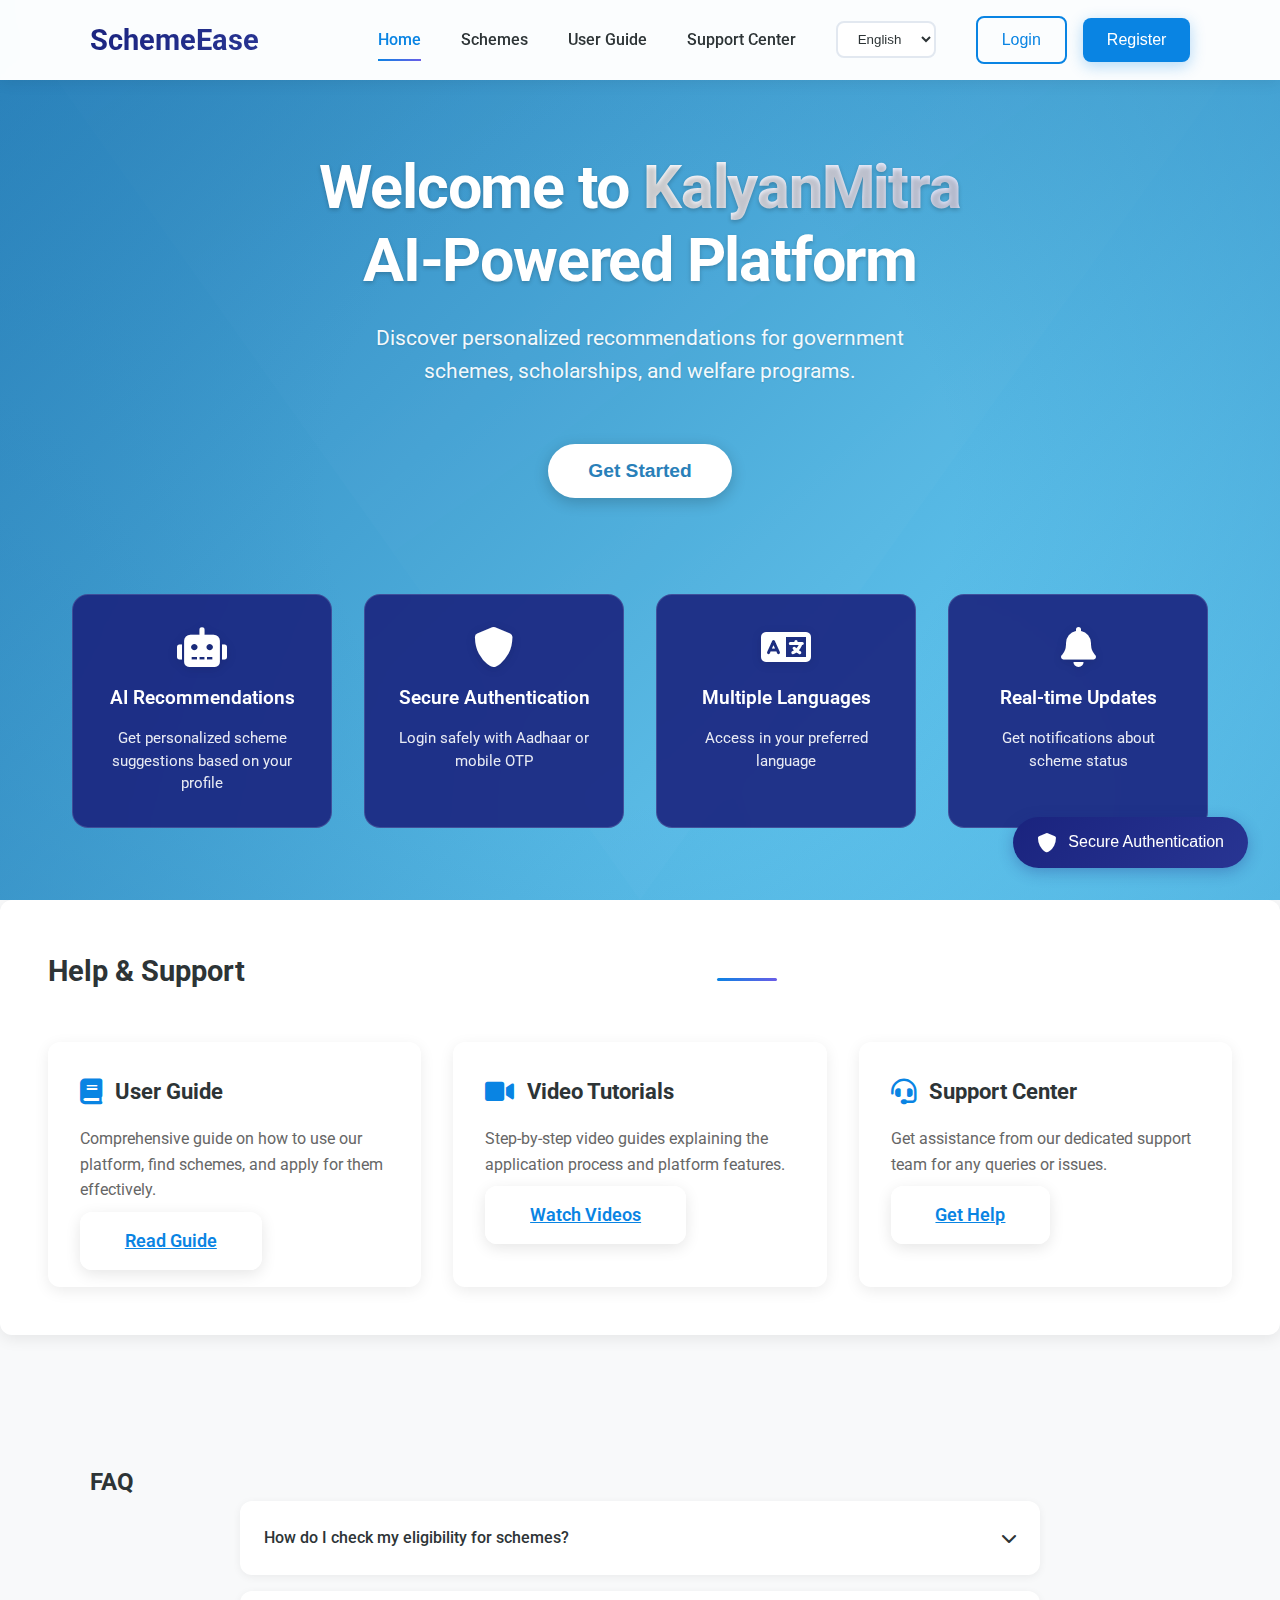
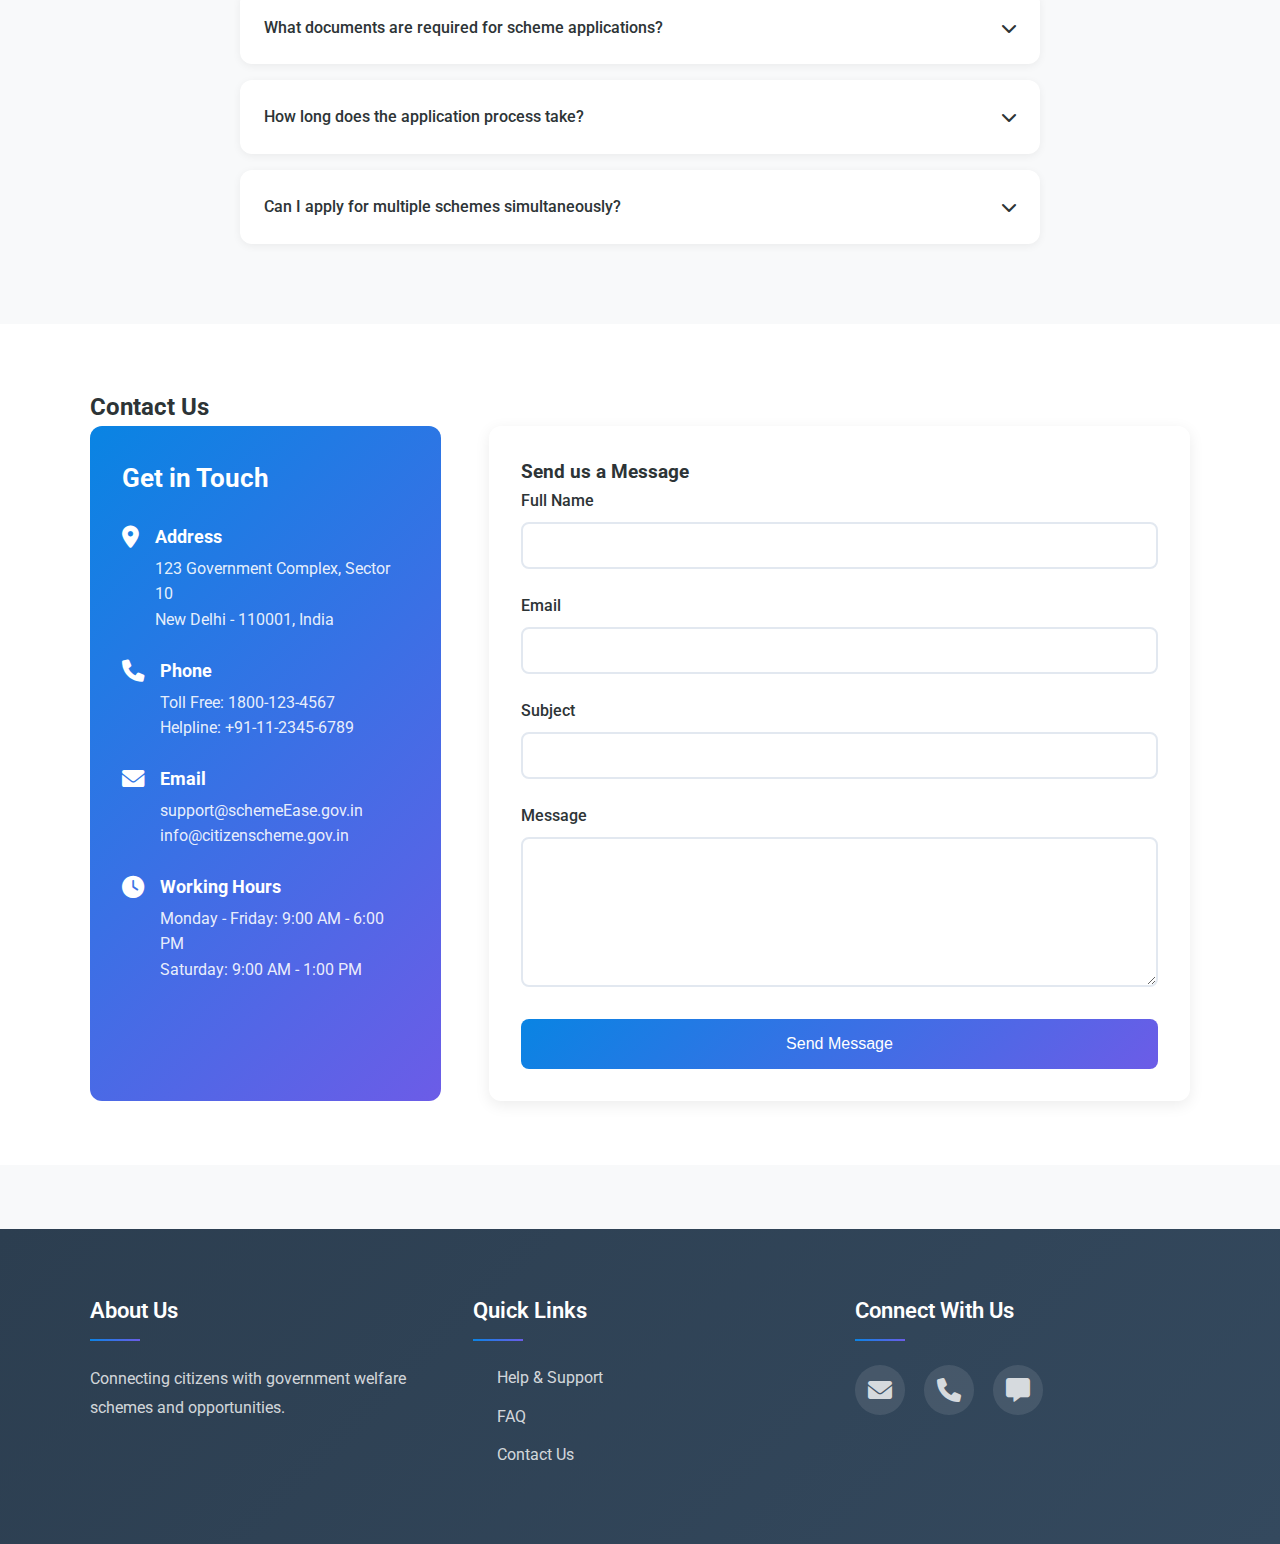
==== commit c19daa09: "Update index.html" ====
--- a/IDT/index.html
+++ b/IDT/index.html
@@ -3,7 +3,7 @@
 <head>
     <meta charset="UTF-8">
     <meta name="viewport" content="width=device-width, initial-scale=1.0">
-    <title>SchemeEase AI-Powered Platform</title>
+    <title>SchemeEase</title>
     <link rel="stylesheet" href="styles.css">
     <link href="https://fonts.googleapis.com/css2?family=Roboto:wght@300;400;500;700&display=swap" rel="stylesheet">
     <link rel="stylesheet" href="https://cdnjs.cloudflare.com/ajax/libs/font-awesome/6.0.0/css/all.min.css">
@@ -388,7 +388,7 @@
                     <i class="fas fa-envelope"></i>
                     <div>
                         <h4>Email</h4>
-                        <p>support@citizenscheme.gov.in<br>info@citizenscheme.gov.in</p>
+                        <p>support@schemeEase.gov.in<br>info@citizenscheme.gov.in</p>
                     </div>
                 </div>
                 <div class="contact-info-item">
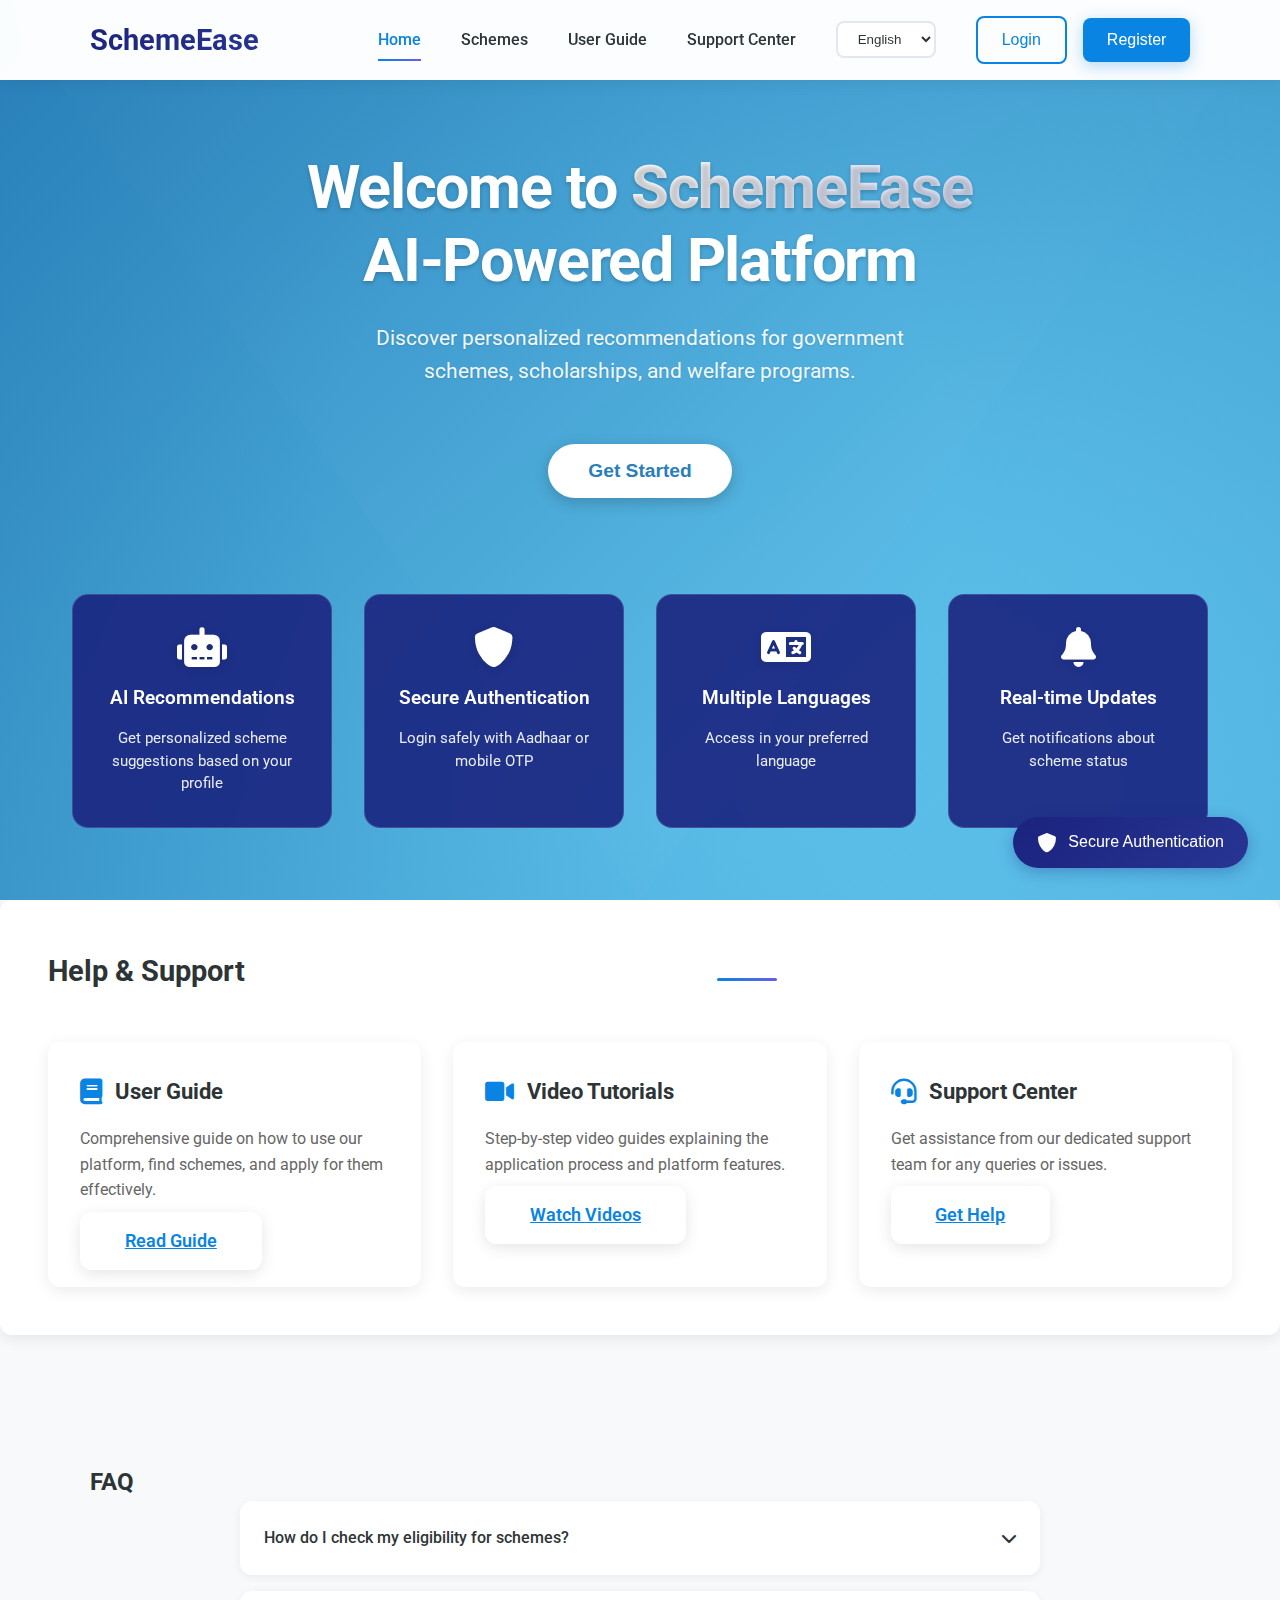
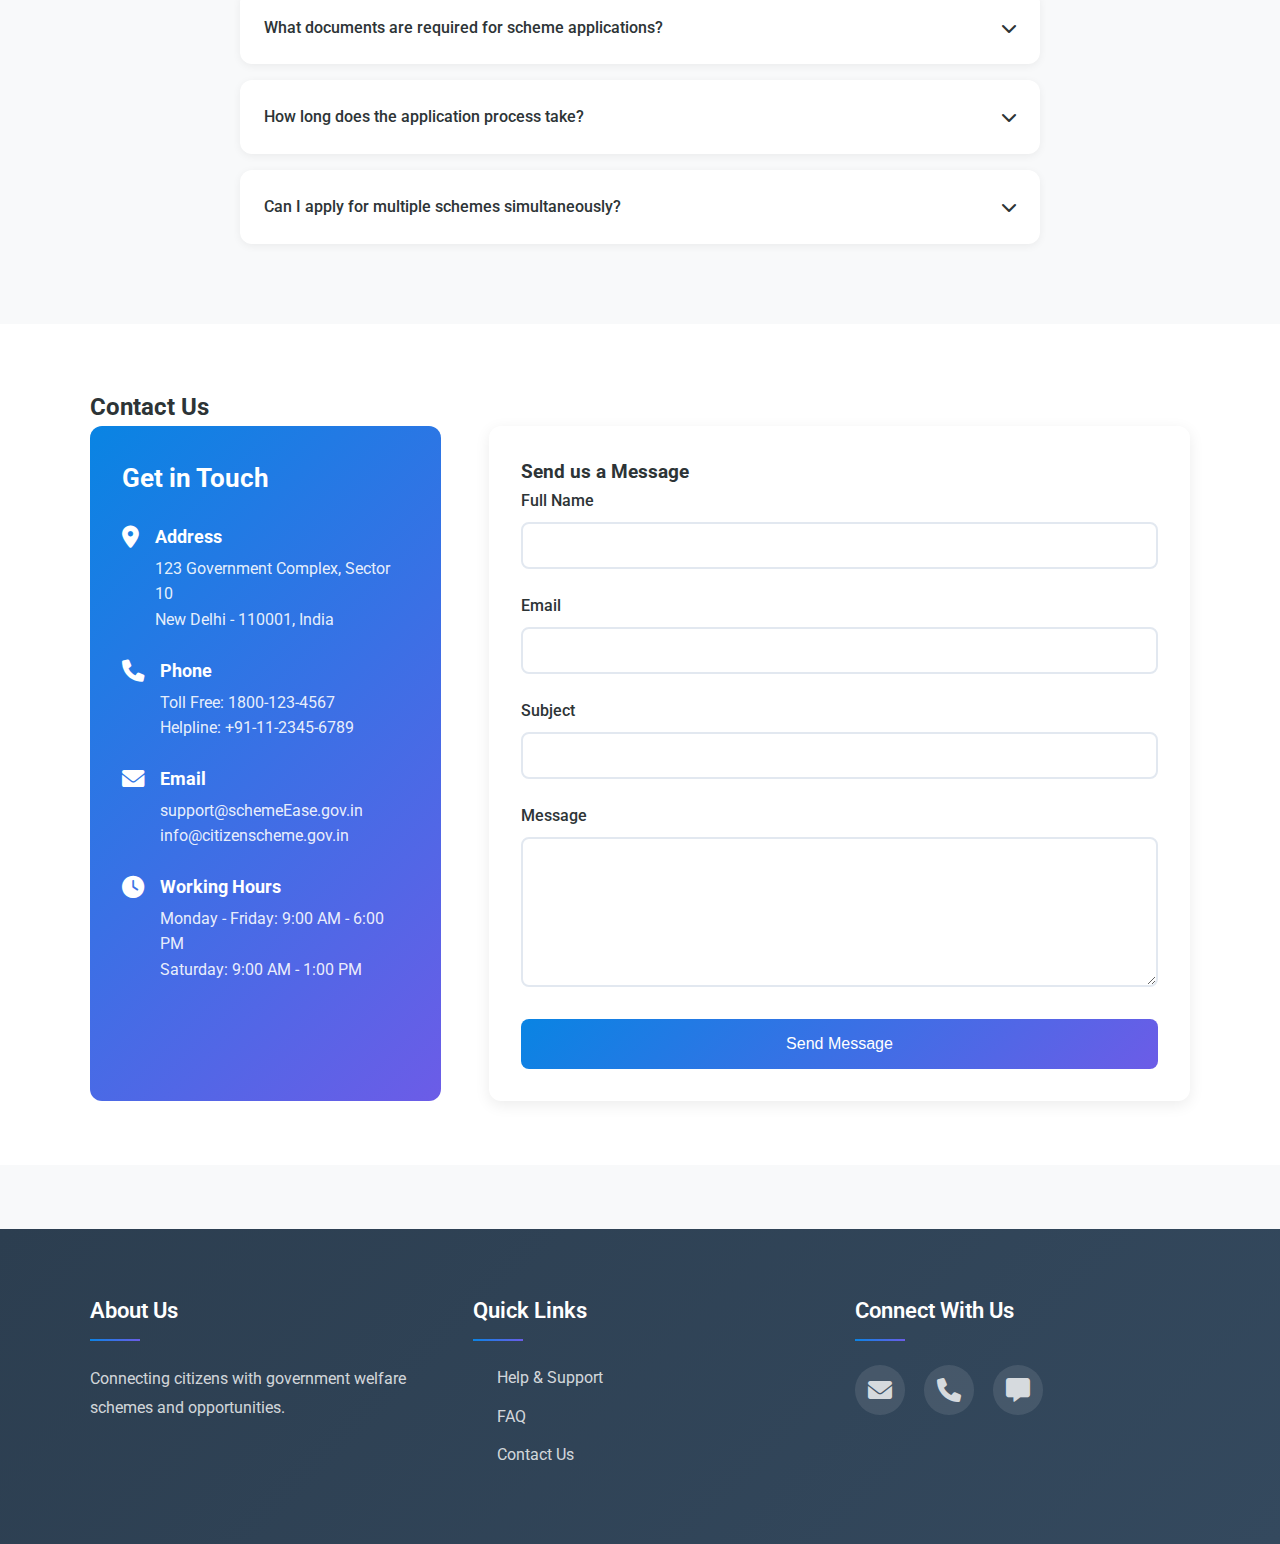
==== commit 0e3e2a1d: "Update index.html" ====
--- a/IDT/index.html
+++ b/IDT/index.html
@@ -206,7 +206,7 @@
         </div>
         <div class="hero-content">
             <div class="hero-text-wrapper">
-                <h1 class="hero-title">Welcome to <span class="highlight">KalyanMitra</span><br>AI-Powered Platform</h1>
+                <h1 class="hero-title">Welcome to <span class="highlight">SchemeEase</span><br>AI-Powered Platform</h1>
                 <p class="hero-subtitle" data-translate="discover">Discover personalized recommendations for government schemes, scholarships, and welfare programs.</p>
                 <button class="cta-button" onclick="showRegistration()" data-translate="getStarted">
                     <span>Get Started</span>
